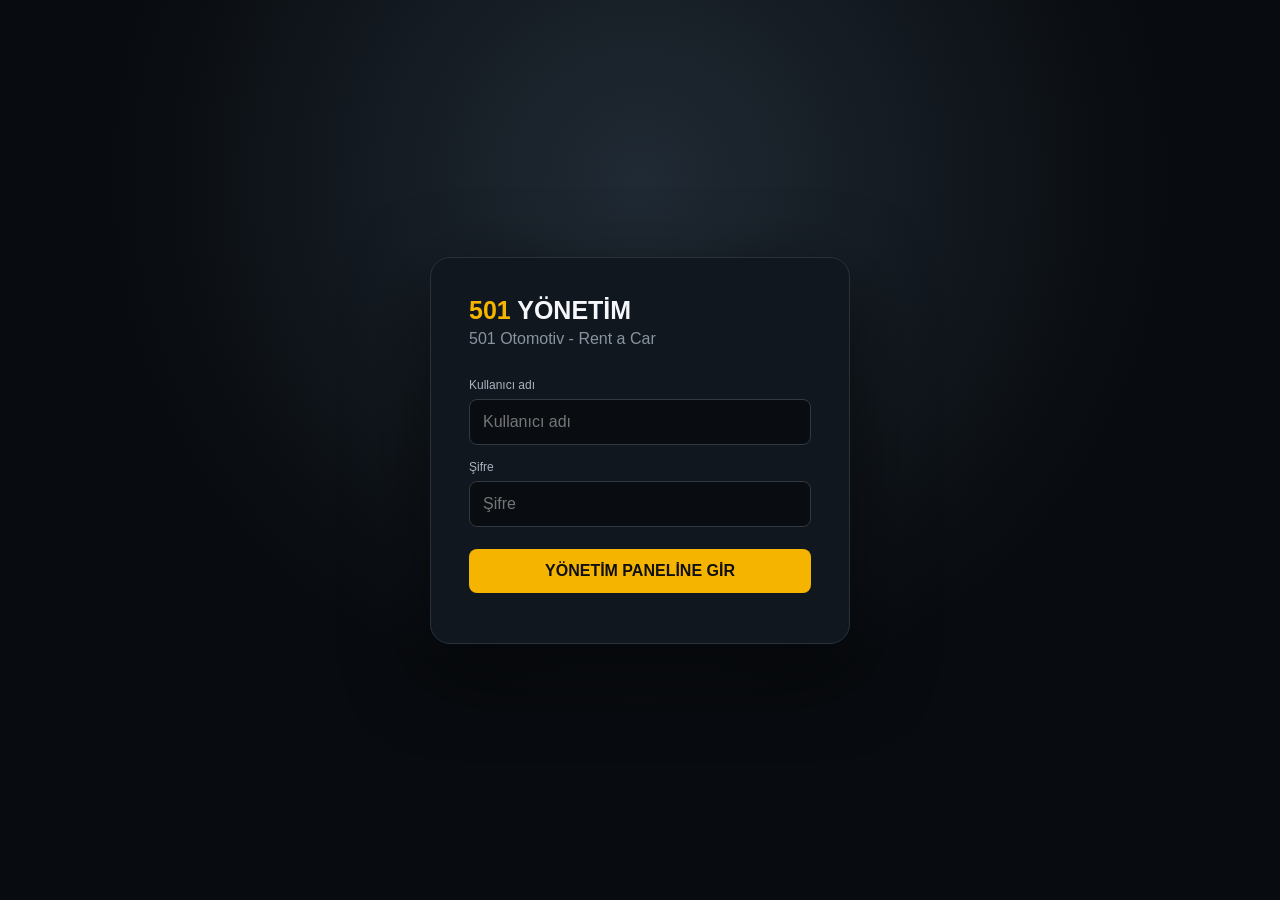
==== admin.html @ 5f9c8ec2 "Add files via upload" ====
<!doctype html>
<html lang="tr">
<head>
<meta charset="utf-8">
<meta name="viewport" content="width=device-width,initial-scale=1">
<title>501 Yönetim Paneli</title>
<link rel="stylesheet" href="admin.css">
</head>
<body>
<div id="login" class="login">
  <div class="login-card">
    <div class="logo"><b>501</b> YÖNETİM</div>
    <p>501 Otomotiv - Rent a Car</p>
    <label>Kullanıcı adı</label>
    <input id="username" autocomplete="username" placeholder="Kullanıcı adı">
    <label>Şifre</label>
    <input id="password" type="password" autocomplete="current-password" placeholder="Şifre">
    <button id="loginBtn">YÖNETİM PANELİNE GİR</button>
    <small id="loginMessage"></small>
  </div>
</div>

<div id="app" class="app hidden">
  <aside>
    <div class="aside-logo"><b>501</b><span>YÖNETİM</span></div>
    <button class="menu active" data-page="dashboard">▦ Genel Bakış</button>
    <button class="menu" data-page="rental">🚘 Kiralık Araçlar</button>
    <button class="menu" data-page="sales">🚗 Satılık Araçlar</button>
    <button class="menu" data-page="property">🏠 Emlak İlanları</button>
    <button class="menu" data-page="business">⚙ İşletme Bilgileri</button>
    <button id="logout" class="logout">Çıkış</button>
  </aside>

  <main>
    <header><div><span>YÖNETİM PANELİ</span><h1 id="pageTitle">Genel Bakış</h1></div><div class="status">● SİSTEM HAZIR</div></header>

    <section id="dashboard" class="page">
      <div class="stats">
        <div><b id="rentalCount">0</b><span>Kiralık Araç</span></div>
        <div><b id="saleCount">0</b><span>Satılık Araç</span></div>
        <div><b id="propertyCount">0</b><span>Emlak İlanı</span></div>
        <div><b>5</b><span>Aktif Hizmet</span></div>
      </div>
      <div class="welcome"><div>501</div><h2>İlanlarınızı tek yerden yönetin.</h2><p>Bu panel; kiralık araç, satılık araç, emlak ve işletme bilgilerini yönetmek için hazırlanmıştır.</p></div>
    </section>

    <section id="rental" class="page hidden"><div class="section-head"><div><span>KİRALAMA</span><h2>Kiralık Araçlar</h2></div><button class="add">+ Yeni Araç</button></div><div id="rentalList" class="list"></div></section>
    <section id="sales" class="page hidden"><div class="section-head"><div><span>OTOMOTİV</span><h2>Satılık Araçlar</h2></div><button class="add">+ Yeni Araç</button></div><div id="salesList" class="list"></div></section>
    <section id="property" class="page hidden"><div class="section-head"><div><span>EMLAK</span><h2>Emlak İlanları</h2></div><button class="add">+ Yeni İlan</button></div><div id="propertyList" class="list"></div></section>

    <section id="business" class="page hidden">
      <div class="section-head"><div><span>AYARLAR</span><h2>İşletme Bilgileri</h2></div></div>
      <div class="form-card">
        <label>İşletme adı</label><input id="companyName">
        <label>Telefon</label><input id="companyPhone">
        <label>WhatsApp</label><input id="companyWhatsapp">
        <label>Adres</label><input id="companyAddress">
        <label>Google Maps enlem</label><input id="lat" type="number" step="any">
        <label>Google Maps boylam</label><input id="lng" type="number" step="any">
        <button class="save">Bilgileri Hazırla</button>
        <p class="notice">Bu sürümde kayıt işlemi henüz GitHub'a gönderilmiyor. 6. adımda güvenli GitHub yazma bağlantısı kurulacak.</p>
      </div>
    </section>
  </main>
</div>
<script src="admin.js"></script>
</body>
</html>
---- admin.css ----
*{box-sizing:border-box}body{margin:0;font-family:Inter,Arial,sans-serif;background:#080b0f;color:#f5f7fa}button,input{font:inherit}.hidden{display:none!important}.login{min-height:100vh;display:grid;place-items:center;background:radial-gradient(circle at 50% 20%,#202a34,#080b0f 55%)}.login-card{width:min(420px,90%);padding:38px;background:#11171e;border:1px solid #29313b;border-radius:20px;box-shadow:0 25px 80px #0008}.logo{font-weight:900;font-size:25px}.logo b,.aside-logo b,.section-head span{color:#f5b400}.login-card>p{color:#89939f;margin:5px 0 30px}.login-card label,.form-card label{display:block;font-size:12px;color:#aab4bf;margin:15px 0 7px}.login-card input,.form-card input{width:100%;padding:13px;border-radius:8px;border:1px solid #303944;background:#090d12;color:white;outline:none}.login-card button,.add,.save{margin-top:22px;border:0;border-radius:8px;background:#f5b400;color:#101010;padding:13px 18px;font-weight:900;cursor:pointer}.login-card button{width:100%}#loginMessage{display:block;color:#ff7676;margin-top:12px}.app{min-height:100vh;display:flex}.app aside{width:245px;background:#0d1218;border-right:1px solid #202832;padding:25px 15px;position:fixed;inset:0 auto 0 0}.aside-logo{font-size:22px;font-weight:900;margin:5px 10px 40px}.aside-logo span{font-size:11px;margin-left:7px;letter-spacing:1.5px}.menu,.logout{width:100%;border:0;background:transparent;color:#aeb7c1;text-align:left;padding:13px 12px;border-radius:8px;margin:2px 0;cursor:pointer;font-weight:700}.menu:hover,.menu.active{background:#171e27;color:#f5b400}.logout{margin-top:40px;color:#ff7777}.app main{margin-left:245px;width:calc(100% - 245px);padding:35px 5%}.app header{display:flex;justify-content:space-between;align-items:end;border-bottom:1px solid #202832;padding-bottom:25px;margin-bottom:30px}.app header span,.section-head span{font-size:11px;letter-spacing:2px;color:#f5b400;font-weight:900}.app header h1{margin:6px 0 0;font-size:32px}.status{font-size:11px;color:#63d69b}.stats{display:grid;grid-template-columns:repeat(4,1fr);gap:15px}.stats>div{background:#11171e;border:1px solid #202832;border-radius:15px;padding:25px}.stats b{font-size:38px;color:#f5b400;display:block}.stats span{color:#8e99a5;font-size:12px}.welcome{margin-top:20px;min-height:350px;border-radius:18px;padding:40px;background:linear-gradient(130deg,#151d26,#0e1319);border:1px solid #242d38}.welcome div{font-size:130px;font-weight:900;color:#f5b400;opacity:.25}.welcome h2{font-size:35px;margin:0}.welcome p{color:#8e99a5}.section-head{display:flex;justify-content:space-between;align-items:end;margin-bottom:25px}.section-head h2{margin:5px 0;font-size:30px}.list{display:grid;gap:12px}.empty{padding:55px;text-align:center;border:1px dashed #343d48;border-radius:15px;color:#87919d}.form-card{max-width:700px;background:#11171e;padding:30px;border:1px solid #222b35;border-radius:16px}.notice{color:#89939f;font-size:12px;margin-top:18px;padding:12px;background:#0a0e13;border-radius:8px}
@media(max-width:800px){.app aside{width:70px;padding:20px 8px}.aside-logo span,.menu{font-size:0}.aside-logo{margin-bottom:30px;text-align:center}.menu{height:45px;text-align:center}.menu::first-letter{font-size:18px}.logout{font-size:0;text-align:center}.app main{margin-left:70px;width:calc(100% - 70px);padding:25px 4%}.stats{grid-template-columns:1fr 1fr}.status{display:none}}
@media(max-width:500px){.stats{grid-template-columns:1fr}.app header h1{font-size:25px}}
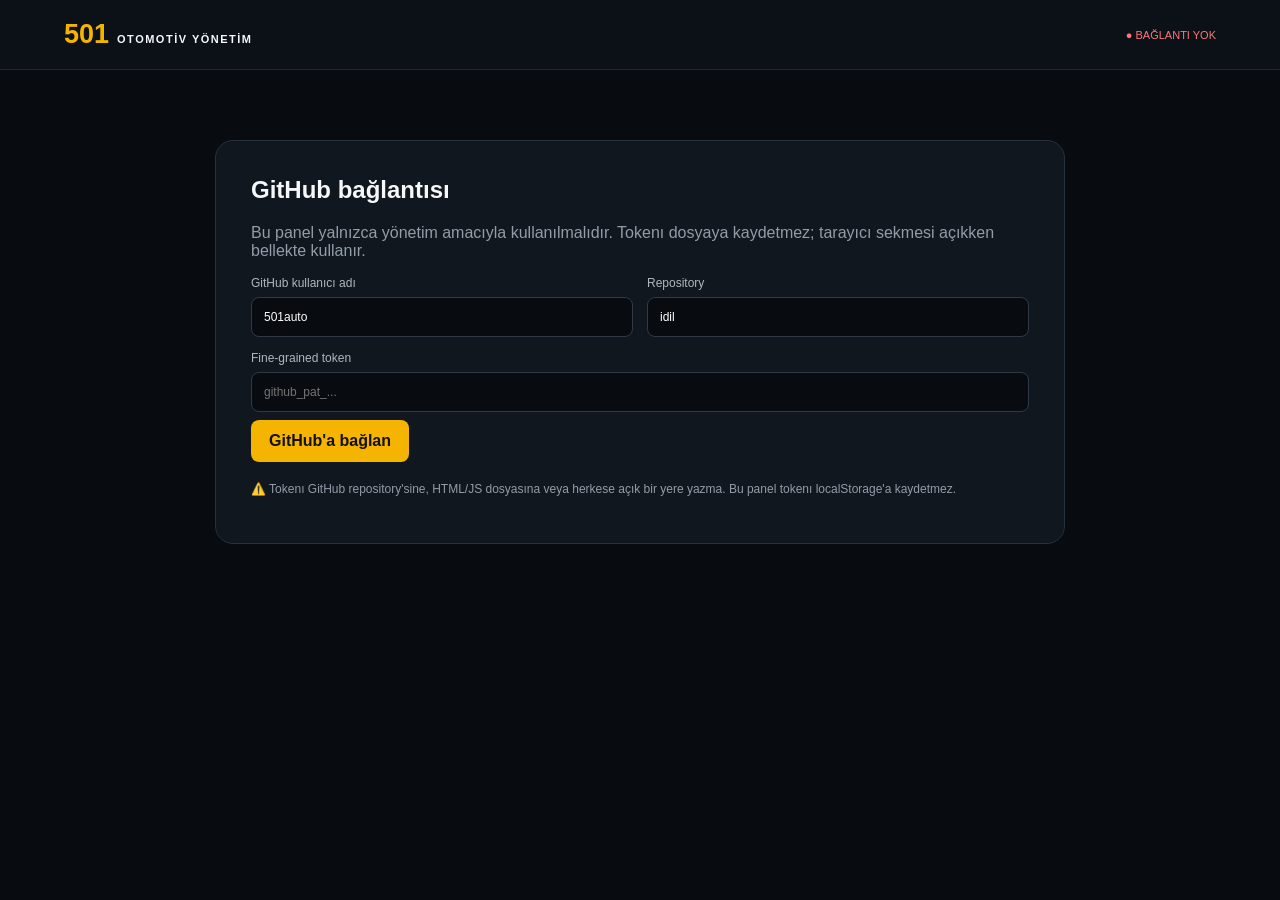
==== commit bf473e5c: "Add files via upload" ====
--- a/admin.html
+++ b/admin.html
@@ -3,66 +3,97 @@
 <head>
 <meta charset="utf-8">
 <meta name="viewport" content="width=device-width,initial-scale=1">
-<title>501 Yönetim Paneli</title>
+<title>501 Otomotiv — Yönetim Paneli</title>
 <link rel="stylesheet" href="admin.css">
 </head>
 <body>
-<div id="login" class="login">
-  <div class="login-card">
-    <div class="logo"><b>501</b> YÖNETİM</div>
-    <p>501 Otomotiv - Rent a Car</p>
-    <label>Kullanıcı adı</label>
-    <input id="username" autocomplete="username" placeholder="Kullanıcı adı">
-    <label>Şifre</label>
-    <input id="password" type="password" autocomplete="current-password" placeholder="Şifre">
-    <button id="loginBtn">YÖNETİM PANELİNE GİR</button>
-    <small id="loginMessage"></small>
-  </div>
-</div>
+<div class="shell">
+  <header>
+    <div class="brand"><b>501</b><span>OTOMOTİV YÖNETİM</span></div>
+    <div id="connection" class="offline">● BAĞLANTI YOK</div>
+  </header>
 
-<div id="app" class="app hidden">
-  <aside>
-    <div class="aside-logo"><b>501</b><span>YÖNETİM</span></div>
-    <button class="menu active" data-page="dashboard">▦ Genel Bakış</button>
-    <button class="menu" data-page="rental">🚘 Kiralık Araçlar</button>
-    <button class="menu" data-page="sales">🚗 Satılık Araçlar</button>
-    <button class="menu" data-page="property">🏠 Emlak İlanları</button>
-    <button class="menu" data-page="business">⚙ İşletme Bilgileri</button>
-    <button id="logout" class="logout">Çıkış</button>
-  </aside>
+  <section id="setup" class="card setup">
+    <h1>GitHub bağlantısı</h1>
+    <p>Bu panel yalnızca yönetim amacıyla kullanılmalıdır. Tokenı dosyaya kaydetmez; tarayıcı sekmesi açıkken bellekte kullanır.</p>
+    <div class="grid">
+      <label>GitHub kullanıcı adı<input id="ghUser" value="501auto"></label>
+      <label>Repository<input id="ghRepo" value="idil"></label>
+      <label class="wide">Fine-grained token<input id="ghToken" type="password" autocomplete="off" placeholder="github_pat_..."></label>
+    </div>
+    <button id="connect">GitHub'a bağlan</button>
+    <p class="warning">⚠️ Tokenı GitHub repository'sine, HTML/JS dosyasına veya herkese açık bir yere yazma. Bu panel tokenı localStorage'a kaydetmez.</p>
+  </section>
 
-  <main>
-    <header><div><span>YÖNETİM PANELİ</span><h1 id="pageTitle">Genel Bakış</h1></div><div class="status">● SİSTEM HAZIR</div></header>
+  <main id="panel" class="hidden">
+    <aside>
+      <button class="tab active" data-tab="dashboard">▦ Genel Bakış</button>
+      <button class="tab" data-tab="rental">🚘 Kiralık Araç</button>
+      <button class="tab" data-tab="sales">🚗 Satılık Araç</button>
+      <button class="tab" data-tab="property">🏠 Emlak</button>
+      <button class="tab" data-tab="business">⚙ İşletme</button>
+    </aside>
 
-    <section id="dashboard" class="page">
-      <div class="stats">
-        <div><b id="rentalCount">0</b><span>Kiralık Araç</span></div>
-        <div><b id="saleCount">0</b><span>Satılık Araç</span></div>
-        <div><b id="propertyCount">0</b><span>Emlak İlanı</span></div>
-        <div><b>5</b><span>Aktif Hizmet</span></div>
+    <section class="content">
+      <div id="dashboard" class="page">
+        <h2>501 Otomotiv</h2>
+        <p class="muted">GitHub üzerindeki site verilerini buradan yönet.</p>
+        <div class="stats">
+          <div><b id="nRental">0</b><span>Kiralık araç</span></div>
+          <div><b id="nSales">0</b><span>Satılık araç</span></div>
+          <div><b id="nProperty">0</b><span>Emlak ilanı</span></div>
+        </div>
       </div>
-      <div class="welcome"><div>501</div><h2>İlanlarınızı tek yerden yönetin.</h2><p>Bu panel; kiralık araç, satılık araç, emlak ve işletme bilgilerini yönetmek için hazırlanmıştır.</p></div>
-    </section>
 
-    <section id="rental" class="page hidden"><div class="section-head"><div><span>KİRALAMA</span><h2>Kiralık Araçlar</h2></div><button class="add">+ Yeni Araç</button></div><div id="rentalList" class="list"></div></section>
-    <section id="sales" class="page hidden"><div class="section-head"><div><span>OTOMOTİV</span><h2>Satılık Araçlar</h2></div><button class="add">+ Yeni Araç</button></div><div id="salesList" class="list"></div></section>
-    <section id="property" class="page hidden"><div class="section-head"><div><span>EMLAK</span><h2>Emlak İlanları</h2></div><button class="add">+ Yeni İlan</button></div><div id="propertyList" class="list"></div></section>
+      <div id="rental" class="page hidden">
+        <div class="head"><h2>Kiralık Araçlar</h2><button class="primary" onclick="newItem('rentalVehicles')">+ Araç Ekle</button></div>
+        <div id="rentalList" class="items"></div>
+      </div>
 
-    <section id="business" class="page hidden">
-      <div class="section-head"><div><span>AYARLAR</span><h2>İşletme Bilgileri</h2></div></div>
-      <div class="form-card">
-        <label>İşletme adı</label><input id="companyName">
-        <label>Telefon</label><input id="companyPhone">
-        <label>WhatsApp</label><input id="companyWhatsapp">
-        <label>Adres</label><input id="companyAddress">
-        <label>Google Maps enlem</label><input id="lat" type="number" step="any">
-        <label>Google Maps boylam</label><input id="lng" type="number" step="any">
-        <button class="save">Bilgileri Hazırla</button>
-        <p class="notice">Bu sürümde kayıt işlemi henüz GitHub'a gönderilmiyor. 6. adımda güvenli GitHub yazma bağlantısı kurulacak.</p>
+      <div id="sales" class="page hidden">
+        <div class="head"><h2>Satılık Araçlar</h2><button class="primary" onclick="newItem('saleVehicles')">+ Araç Ekle</button></div>
+        <div id="salesList" class="items"></div>
+      </div>
+
+      <div id="property" class="page hidden">
+        <div class="head"><h2>Emlak İlanları</h2><button class="primary" onclick="newItem('properties')">+ İlan Ekle</button></div>
+        <div id="propertyList" class="items"></div>
+      </div>
+
+      <div id="business" class="page hidden">
+        <h2>İşletme Bilgileri</h2>
+        <div class="form">
+          <label>İşletme adı<input id="bizName"></label>
+          <label>Sahibi<input id="bizOwner"></label>
+          <label>Telefon<input id="bizPhone"></label>
+          <label>WhatsApp<input id="bizWhatsapp"></label>
+          <label class="wide">Adres<input id="bizAddress"></label>
+          <label>Enlem<input id="bizLat"></label>
+          <label>Boylam<input id="bizLng"></label>
+          <button class="primary wide" onclick="saveBusiness()">İşletme bilgilerini GitHub'a kaydet</button>
+        </div>
       </div>
     </section>
   </main>
 </div>
+
+<div id="modal" class="modal hidden">
+  <div class="modalbox">
+    <button class="close" onclick="closeModal()">×</button>
+    <h2 id="modalTitle">İlan</h2>
+    <input type="hidden" id="itemType"><input type="hidden" id="itemId">
+    <div class="form">
+      <label>Başlık<input id="fTitle" placeholder="Örn. Renault Clio 1.0"></label>
+      <label>Fiyat<input id="fPrice" placeholder="Örn. 1.250 TL / gün"></label>
+      <label>Model / Yıl<input id="fModel" placeholder="Örn. 2024"></label>
+      <label>Kilometre<input id="fKm" placeholder="Örn. 45.000"></label>
+      <label class="wide">Açıklama<textarea id="fDesc" rows="5"></textarea></label>
+      <label class="wide">Fotoğraf<input id="fImage" type="file" accept="image/*"></label>
+      <img id="preview" class="preview hidden">
+      <button class="primary wide" onclick="saveItem()">GitHub'a kaydet / yayınla</button>
+    </div>
+  </div>
+</div>
 <script src="admin.js"></script>
 </body>
 </html>
--- a/admin.css
+++ b/admin.css
@@ -1,3 +1 @@
-*{box-sizing:border-box}body{margin:0;font-family:Inter,Arial,sans-serif;background:#080b0f;color:#f5f7fa}button,input{font:inherit}.hidden{display:none!important}.login{min-height:100vh;display:grid;place-items:center;background:radial-gradient(circle at 50% 20%,#202a34,#080b0f 55%)}.login-card{width:min(420px,90%);padding:38px;background:#11171e;border:1px solid #29313b;border-radius:20px;box-shadow:0 25px 80px #0008}.logo{font-weight:900;font-size:25px}.logo b,.aside-logo b,.section-head span{color:#f5b400}.login-card>p{color:#89939f;margin:5px 0 30px}.login-card label,.form-card label{display:block;font-size:12px;color:#aab4bf;margin:15px 0 7px}.login-card input,.form-card input{width:100%;padding:13px;border-radius:8px;border:1px solid #303944;background:#090d12;color:white;outline:none}.login-card button,.add,.save{margin-top:22px;border:0;border-radius:8px;background:#f5b400;color:#101010;padding:13px 18px;font-weight:900;cursor:pointer}.login-card button{width:100%}#loginMessage{display:block;color:#ff7676;margin-top:12px}.app{min-height:100vh;display:flex}.app aside{width:245px;background:#0d1218;border-right:1px solid #202832;padding:25px 15px;position:fixed;inset:0 auto 0 0}.aside-logo{font-size:22px;font-weight:900;margin:5px 10px 40px}.aside-logo span{font-size:11px;margin-left:7px;letter-spacing:1.5px}.menu,.logout{width:100%;border:0;background:transparent;color:#aeb7c1;text-align:left;padding:13px 12px;border-radius:8px;margin:2px 0;cursor:pointer;font-weight:700}.menu:hover,.menu.active{background:#171e27;color:#f5b400}.logout{margin-top:40px;color:#ff7777}.app main{margin-left:245px;width:calc(100% - 245px);padding:35px 5%}.app header{display:flex;justify-content:space-between;align-items:end;border-bottom:1px solid #202832;padding-bottom:25px;margin-bottom:30px}.app header span,.section-head span{font-size:11px;letter-spacing:2px;color:#f5b400;font-weight:900}.app header h1{margin:6px 0 0;font-size:32px}.status{font-size:11px;color:#63d69b}.stats{display:grid;grid-template-columns:repeat(4,1fr);gap:15px}.stats>div{background:#11171e;border:1px solid #202832;border-radius:15px;padding:25px}.stats b{font-size:38px;color:#f5b400;display:block}.stats span{color:#8e99a5;font-size:12px}.welcome{margin-top:20px;min-height:350px;border-radius:18px;padding:40px;background:linear-gradient(130deg,#151d26,#0e1319);border:1px solid #242d38}.welcome div{font-size:130px;font-weight:900;color:#f5b400;opacity:.25}.welcome h2{font-size:35px;margin:0}.welcome p{color:#8e99a5}.section-head{display:flex;justify-content:space-between;align-items:end;margin-bottom:25px}.section-head h2{margin:5px 0;font-size:30px}.list{display:grid;gap:12px}.empty{padding:55px;text-align:center;border:1px dashed #343d48;border-radius:15px;color:#87919d}.form-card{max-width:700px;background:#11171e;padding:30px;border:1px solid #222b35;border-radius:16px}.notice{color:#89939f;font-size:12px;margin-top:18px;padding:12px;background:#0a0e13;border-radius:8px}
-@media(max-width:800px){.app aside{width:70px;padding:20px 8px}.aside-logo span,.menu{font-size:0}.aside-logo{margin-bottom:30px;text-align:center}.menu{height:45px;text-align:center}.menu::first-letter{font-size:18px}.logout{font-size:0;text-align:center}.app main{margin-left:70px;width:calc(100% - 70px);padding:25px 4%}.stats{grid-template-columns:1fr 1fr}.status{display:none}}
-@media(max-width:500px){.stats{grid-template-columns:1fr}.app header h1{font-size:25px}}
+*{box-sizing:border-box}body{margin:0;background:#080b0f;color:#f5f7fa;font-family:Inter,Arial,sans-serif}button,input,textarea{font:inherit}button{cursor:pointer}.shell{min-height:100vh}header{height:70px;padding:0 5%;display:flex;justify-content:space-between;align-items:center;border-bottom:1px solid #202832;background:#0c1117}.brand{font-weight:900}.brand b{font-size:27px;color:#f5b400}.brand span{font-size:11px;letter-spacing:1.5px;margin-left:8px}.offline{font-size:11px;color:#ff7676}.online{color:#55d98b}.card{max-width:850px;margin:70px auto;padding:35px;background:#11171e;border:1px solid #27313c;border-radius:18px}.card h1{margin-top:0}.card p,.muted{color:#929daa}.grid,.form{display:grid;grid-template-columns:1fr 1fr;gap:14px}.wide{grid-column:1/-1}label{font-size:12px;color:#aeb7c1}input,textarea{width:100%;margin-top:7px;padding:12px;border-radius:8px;border:1px solid #303a46;background:#080c11;color:white;outline:none}textarea{resize:vertical}.primary,#connect{border:0;background:#f5b400;color:#111;padding:12px 18px;border-radius:8px;font-weight:900;margin-top:8px}.warning{font-size:12px!important;margin-top:20px}.hidden{display:none!important}main{display:flex;min-height:calc(100vh - 70px)}aside{width:230px;background:#0d1218;border-right:1px solid #202832;padding:20px 12px}.tab{width:100%;border:0;background:transparent;color:#aab3bd;text-align:left;padding:13px;border-radius:8px;margin:2px 0}.tab.active,.tab:hover{background:#18202a;color:#f5b400}.content{flex:1;padding:40px 5%;max-width:1200px}.head{display:flex;justify-content:space-between;align-items:center}.stats{display:grid;grid-template-columns:repeat(3,1fr);gap:14px;margin-top:25px}.stats div,.item{padding:22px;border:1px solid #232d37;background:#11171e;border-radius:13px}.stats b{display:block;font-size:38px;color:#f5b400}.stats span{font-size:12px;color:#8e98a4}.items{display:grid;gap:10px;margin-top:25px}.item{display:flex;justify-content:space-between;gap:15px;align-items:center}.item strong{display:block}.item small{color:#8d97a2}.actions button{border:1px solid #37414d;background:#171e27;color:#dbe0e5;padding:8px 11px;border-radius:7px;margin-left:5px}.actions .danger{color:#ff7777}.modal{position:fixed;inset:0;background:#000b;display:grid;place-items:center;padding:20px}.modalbox{position:relative;width:min(720px,100%);max-height:90vh;overflow:auto;background:#11171e;border:1px solid #303a45;border-radius:18px;padding:30px}.close{position:absolute;right:18px;top:15px;background:transparent;border:0;color:white;font-size:28px}.preview{max-width:180px;max-height:120px;margin-top:10px;border-radius:8px}@media(max-width:700px){.grid,.form,.stats{grid-template-columns:1fr}aside{width:65px}.tab{font-size:0;text-align:center}.tab:first-letter{font-size:18px}.content{padding:25px 4%}.item{display:block}.actions{margin-top:12px}}
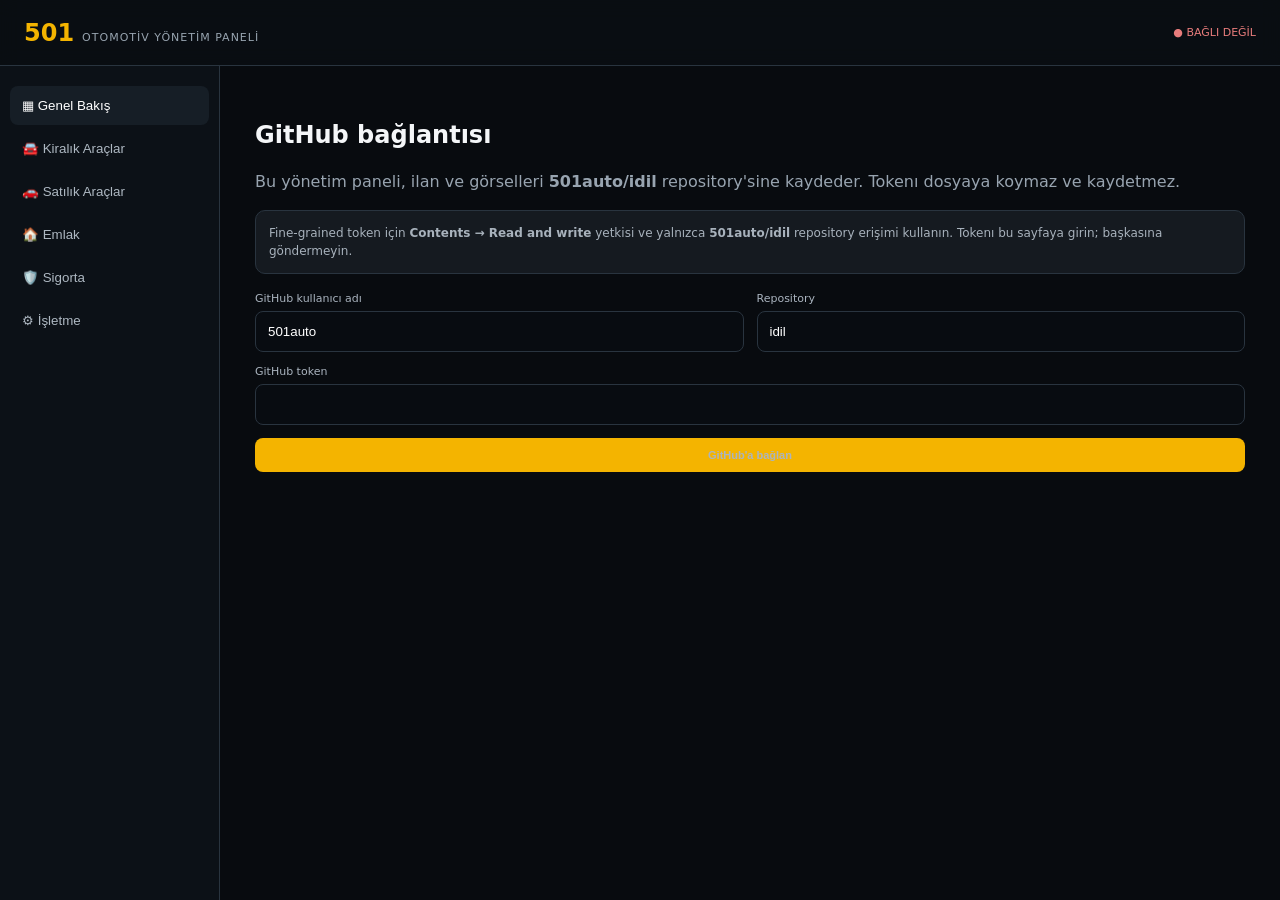
==== commit ee4138f9: "Add files via upload" ====
--- a/admin.html
+++ b/admin.html
@@ -1,99 +1,66 @@
-<!doctype html>
-<html lang="tr">
-<head>
-<meta charset="utf-8">
-<meta name="viewport" content="width=device-width,initial-scale=1">
-<title>501 Otomotiv — Yönetim Paneli</title>
-<link rel="stylesheet" href="admin.css">
-</head>
-<body>
-<div class="shell">
-  <header>
-    <div class="brand"><b>501</b><span>OTOMOTİV YÖNETİM</span></div>
-    <div id="connection" class="offline">● BAĞLANTI YOK</div>
-  </header>
+<!doctype html><html lang="tr"><head><meta charset="utf-8"><meta name="viewport" content="width=device-width,initial-scale=1"><title>501 Otomotiv Yönetim</title>
+<style>
+:root{--bg:#080b0f;--p:#11171e;--p2:#161e26;--line:#29343f;--txt:#f4f6f8;--muted:#98a4b0;--gold:#f4b400;--red:#e15a5a}
+*{box-sizing:border-box}body{margin:0;background:var(--bg);color:var(--txt);font-family:Inter,system-ui,Arial}.top{height:66px;border-bottom:1px solid var(--line);display:flex;align-items:center;justify-content:space-between;padding:0 24px;position:sticky;top:0;background:#0a0e13ee;backdrop-filter:blur(10px);z-index:5}.top b{font-size:24px;color:var(--gold)}.top span{font-size:11px;color:var(--muted);margin-left:8px;letter-spacing:1px}.status{font-size:11px;color:#e87c7c}.ok{color:#55d68a}.layout{display:grid;grid-template-columns:220px 1fr;min-height:calc(100vh - 66px)}aside{border-right:1px solid var(--line);padding:18px 10px;background:#0c1117}aside button{width:100%;text-align:left;border:0;background:transparent;color:#aeb8c2;padding:12px;border-radius:8px;margin:2px 0;cursor:pointer}aside button.active,aside button:hover{background:var(--p2);color:white}main{padding:35px;max-width:1150px;width:100%}.page{display:none}.page.active{display:block}.intro{color:var(--muted);line-height:1.6}.stats{display:grid;grid-template-columns:repeat(3,1fr);gap:12px;margin:20px 0}.stat{padding:20px;background:var(--p);border:1px solid var(--line);border-radius:12px}.stat b{display:block;font-size:32px;color:var(--gold)}.stat small{color:var(--muted)}.bar{display:flex;justify-content:space-between;align-items:center;gap:15px;margin-bottom:18px}.add,.save{border:0;background:var(--gold);color:#111;padding:11px 15px;border-radius:8px;font-weight:900;cursor:pointer}.list{display:grid;gap:10px}.item{display:flex;justify-content:space-between;align-items:center;gap:15px;padding:16px;background:var(--p);border:1px solid var(--line);border-radius:12px}.item small{display:block;color:var(--muted);margin-top:5px}.item button{border:1px solid var(--line);background:#18202a;color:white;padding:8px 10px;border-radius:7px;cursor:pointer}.item .del{color:#ff8181}.form{display:grid;grid-template-columns:1fr 1fr;gap:13px}.field{font-size:11px;color:#aab4bf}.field.full{grid-column:1/-1}.field input,.field textarea,.field select{width:100%;margin-top:6px;padding:12px;border-radius:8px;border:1px solid var(--line);background:#080c11;color:white}.field textarea{min-height:100px;resize:vertical}.drop{border:1px dashed #44515e;border-radius:10px;padding:20px;background:#0c1117}.preview{width:130px;height:90px;object-fit:cover;border-radius:8px;margin-top:10px}.note{padding:13px;background:#151a20;border:1px solid var(--line);color:#a8b2bc;border-radius:10px;font-size:12px;line-height:1.5;margin-bottom:18px}.modal{position:fixed;inset:0;background:#000b;display:none;place-items:center;padding:18px;z-index:20}.modal.show{display:grid}.box{width:min(760px,100%);max-height:92vh;overflow:auto;background:#11171e;border:1px solid #34404b;border-radius:16px;padding:25px;position:relative}.close{position:absolute;right:14px;top:10px;border:0;background:transparent;color:white;font-size:26px;cursor:pointer}@media(max-width:750px){.layout{grid-template-columns:1fr}aside{display:flex;overflow:auto;gap:4px;border-right:0;border-bottom:1px solid var(--line)}aside button{min-width:max-content}.form,.stats{grid-template-columns:1fr}.field.full{grid-column:auto}main{padding:22px}.item{display:block}.item button{margin-top:10px}}
+</style></head><body>
+<header class="top"><div><b>501</b><span>OTOMOTİV YÖNETİM PANELİ</span></div><div id="status" class="status">● BAĞLI DEĞİL</div></header>
+<div class="layout"><aside>
+<button class="tab active" data-page="home">▦ Genel Bakış</button>
+<button class="tab" data-page="rental">🚘 Kiralık Araçlar</button>
+<button class="tab" data-page="sale">🚗 Satılık Araçlar</button>
+<button class="tab" data-page="property">🏠 Emlak</button>
+<button class="tab" data-page="insurance">🛡️ Sigorta</button>
+<button class="tab" data-page="business">⚙ İşletme</button>
+</aside><main>
+<section id="connect" class="page active"><h1>GitHub bağlantısı</h1><p class="intro">Bu yönetim paneli, ilan ve görselleri <b>501auto/idil</b> repository'sine kaydeder. Tokenı dosyaya koymaz ve kaydetmez.</p><div class="note">Fine-grained token için <b>Contents → Read and write</b> yetkisi ve yalnızca <b>501auto/idil</b> repository erişimi kullanın. Tokenı bu sayfaya girin; başkasına göndermeyin.</div><div class="form"><label class="field">GitHub kullanıcı adı<input id="user" value="501auto"></label><label class="field">Repository<input id="repo" value="idil"></label><label class="field full">GitHub token<input id="token" type="password" autocomplete="off"></label><button class="save field full" id="connectBtn">GitHub'a bağlan</button></div></section>
 
-  <section id="setup" class="card setup">
-    <h1>GitHub bağlantısı</h1>
-    <p>Bu panel yalnızca yönetim amacıyla kullanılmalıdır. Tokenı dosyaya kaydetmez; tarayıcı sekmesi açıkken bellekte kullanır.</p>
-    <div class="grid">
-      <label>GitHub kullanıcı adı<input id="ghUser" value="501auto"></label>
-      <label>Repository<input id="ghRepo" value="idil"></label>
-      <label class="wide">Fine-grained token<input id="ghToken" type="password" autocomplete="off" placeholder="github_pat_..."></label>
-    </div>
-    <button id="connect">GitHub'a bağlan</button>
-    <p class="warning">⚠️ Tokenı GitHub repository'sine, HTML/JS dosyasına veya herkese açık bir yere yazma. Bu panel tokenı localStorage'a kaydetmez.</p>
-  </section>
+<section id="home" class="page"><h1>Genel Bakış</h1><p class="intro">İlanları burada yönetin. Siteye yalnızca kaydettiğiniz ilanlar yayınlanır.</p><div class="stats"><div class="stat"><b id="sr">0</b><small>Kiralık araç</small></div><div class="stat"><b id="ss">0</b><small>Satılık araç</small></div><div class="stat"><b id="sp">0</b><small>Emlak ilanı</small></div></div><div class="note">Fotoğraf eklemek için ilan formundaki dosya alanını kullanın. Araç ve emlak formları birbirinden farklı alanlara sahiptir.</div></section>
 
-  <main id="panel" class="hidden">
-    <aside>
-      <button class="tab active" data-tab="dashboard">▦ Genel Bakış</button>
-      <button class="tab" data-tab="rental">🚘 Kiralık Araç</button>
-      <button class="tab" data-tab="sales">🚗 Satılık Araç</button>
-      <button class="tab" data-tab="property">🏠 Emlak</button>
-      <button class="tab" data-tab="business">⚙ İşletme</button>
-    </aside>
+<section id="rental" class="page"><div class="bar"><div><h1>Kiralık Araçlar</h1><p class="intro">Günlük ve saatlik kiralama bilgileri.</p></div><button class="add" onclick="openNew('rental')">+ Araç Ekle</button></div><div id="rentalList" class="list"></div></section>
+<section id="sale" class="page"><div class="bar"><div><h1>Satılık Araçlar</h1><p class="intro">Model, yıl, kilometre, yakıt, vites ve fiyat.</p></div><button class="add" onclick="openNew('sale')">+ Satılık Araç</button></div><div id="saleList" class="list"></div></section>
+<section id="property" class="page"><div class="bar"><div><h1>Emlak</h1><p class="intro">Emlakta kilometre yerine m², oda, kat ve gayrimenkul türü kullanılır.</p></div><button class="add" onclick="openNew('property')">+ Emlak Ekle</button></div><div id="propertyList" class="list"></div></section>
+<section id="insurance" class="page"><h1>Sigorta</h1><p class="intro">Sayfadaki sigorta tanıtımını ve iletişim bilgisini düzenleyin.</p><div class="form"><label class="field">Telefon<input id="insPhone"></label><label class="field">WhatsApp<input id="insWa"></label><label class="field full">Tanıtım<textarea id="insDesc"></textarea></label><button class="save field full" onclick="saveInsurance()">Sigorta bilgilerini kaydet</button></div></section>
+<section id="business" class="page"><h1>İşletme Bilgileri</h1><div class="form"><label class="field">İşletme adı<input id="bn"></label><label class="field">Sahibi<input id="bo"></label><label class="field">Genel telefon<input id="bp"></label><label class="field">WhatsApp<input id="bw"></label><label class="field">Emlak / Sigorta<input id="bi"></label><label class="field">Oto kurtarma<input id="bt"></label><label class="field full">Adres<input id="ba"></label><button class="save field full" onclick="saveBusiness()">İşletme bilgilerini kaydet</button></div></section>
+</main></div>
 
-    <section class="content">
-      <div id="dashboard" class="page">
-        <h2>501 Otomotiv</h2>
-        <p class="muted">GitHub üzerindeki site verilerini buradan yönet.</p>
-        <div class="stats">
-          <div><b id="nRental">0</b><span>Kiralık araç</span></div>
-          <div><b id="nSales">0</b><span>Satılık araç</span></div>
-          <div><b id="nProperty">0</b><span>Emlak ilanı</span></div>
-        </div>
-      </div>
+<div class="modal" id="modal"><div class="box"><button class="close" onclick="closeModal()">×</button><h2 id="mt">İlan</h2><input type="hidden" id="type"><input type="hidden" id="id"><div id="formFields"></div></div></div>
 
-      <div id="rental" class="page hidden">
-        <div class="head"><h2>Kiralık Araçlar</h2><button class="primary" onclick="newItem('rentalVehicles')">+ Araç Ekle</button></div>
-        <div id="rentalList" class="items"></div>
-      </div>
-
-      <div id="sales" class="page hidden">
-        <div class="head"><h2>Satılık Araçlar</h2><button class="primary" onclick="newItem('saleVehicles')">+ Araç Ekle</button></div>
-        <div id="salesList" class="items"></div>
-      </div>
-
-      <div id="property" class="page hidden">
-        <div class="head"><h2>Emlak İlanları</h2><button class="primary" onclick="newItem('properties')">+ İlan Ekle</button></div>
-        <div id="propertyList" class="items"></div>
-      </div>
-
-      <div id="business" class="page hidden">
-        <h2>İşletme Bilgileri</h2>
-        <div class="form">
-          <label>İşletme adı<input id="bizName"></label>
-          <label>Sahibi<input id="bizOwner"></label>
-          <label>Telefon<input id="bizPhone"></label>
-          <label>WhatsApp<input id="bizWhatsapp"></label>
-          <label class="wide">Adres<input id="bizAddress"></label>
-          <label>Enlem<input id="bizLat"></label>
-          <label>Boylam<input id="bizLng"></label>
-          <button class="primary wide" onclick="saveBusiness()">İşletme bilgilerini GitHub'a kaydet</button>
-        </div>
-      </div>
-    </section>
-  </main>
-</div>
-
-<div id="modal" class="modal hidden">
-  <div class="modalbox">
-    <button class="close" onclick="closeModal()">×</button>
-    <h2 id="modalTitle">İlan</h2>
-    <input type="hidden" id="itemType"><input type="hidden" id="itemId">
-    <div class="form">
-      <label>Başlık<input id="fTitle" placeholder="Örn. Renault Clio 1.0"></label>
-      <label>Fiyat<input id="fPrice" placeholder="Örn. 1.250 TL / gün"></label>
-      <label>Model / Yıl<input id="fModel" placeholder="Örn. 2024"></label>
-      <label>Kilometre<input id="fKm" placeholder="Örn. 45.000"></label>
-      <label class="wide">Açıklama<textarea id="fDesc" rows="5"></textarea></label>
-      <label class="wide">Fotoğraf<input id="fImage" type="file" accept="image/*"></label>
-      <img id="preview" class="preview hidden">
-      <button class="primary wide" onclick="saveItem()">GitHub'a kaydet / yayınla</button>
-    </div>
-  </div>
-</div>
-<script src="admin.js"></script>
-</body>
-</html>
+<script>
+let TOKEN="",OWNER="501auto",REPO="idil",DATA=null;
+const $=x=>document.getElementById(x);
+const api=()=>`https://api.github.com/repos/${OWNER}/${REPO}/contents`;
+async function gh(path,opt={}){let r=await fetch(api()+"/"+path,{...opt,headers:{"Accept":"application/vnd.github+json","Authorization":"Bearer "+TOKEN,"X-GitHub-Api-Version":"2022-11-28",...(opt.headers||{})}});if(!r.ok)throw new Error(await r.text());return r.json()}
+function enc(s){return btoa(unescape(encodeURIComponent(s)))}function dec(s){return decodeURIComponent(escape(atob(s.replace(/\n/g,""))))}
+function esc(v){return String(v??"").replace(/[&<>"']/g,m=>({"&":"&amp;","<":"&lt;",">":"&gt;",'"':"&quot;","'":"&#39;"}[m]))}
+async function readData(){let r=await gh("data/site.json");DATA=JSON.parse(dec(r.content));DATA._sha=r.sha;return DATA}
+$("connectBtn").onclick=async()=>{TOKEN=$("token").value.trim();OWNER=$("user").value.trim();REPO=$("repo").value.trim();if(!TOKEN)return alert("Token girin.");try{await gh("");await readData();$("connect").classList.remove("active");$("home").classList.add("active");$("status").textContent="● GITHUB BAĞLI";$("status").className="status ok";render();fill();}catch(e){alert("Bağlantı başarısız:\n"+e.message)}};
+async function write(msg){let r=await gh("data/site.json");let out=await gh("data/site.json",{method:"PUT",headers:{"Content-Type":"application/json"},body:JSON.stringify({message:msg,content:enc(JSON.stringify(DATA,null,2)),sha:r.sha})});DATA._sha=out.content.sha;render()}
+function render(){["rental","sale","property"].forEach(t=>{let key=t==="rental"?"rentalVehicles":t==="sale"?"saleVehicles":"properties";let a=DATA[key]||[];$((t==="rental"?"rentalList":t==="sale"?"saleList":"propertyList")).innerHTML=a.length?a.map(x=>`<div class="item"><div><b>${esc(x.title)}</b><small>${esc(t==="property"?[x.type,x.area,x.rooms,x.location].filter(Boolean).join(" • "):[x.year,x.fuel,x.transmission,x.km].filter(Boolean).join(" • "))}</small></div><div><button onclick="edit('${t}','${x.id}')">Düzenle</button> <button class="del" onclick="removeItem('${t}','${x.id}')">Sil</button></div></div>`).join(""):`<div class="note">Henüz ilan yok.</div>`;$("sr").textContent=(DATA.rentalVehicles||[]).length;$("ss").textContent=(DATA.saleVehicles||[]).length;$("sp").textContent=(DATA.properties||[]).length})}
+function fields(t,x={}){let isP=t==="property", isR=t==="rental";return `<div class="form">
+<label class="field">Başlık<input id="f_title" value="${esc(x.title)}" placeholder="${isP?"Örn. 3+1 Daire":"Örn. Renault Clio"}"></label>
+${isP?`<label class="field">Gayrimenkul türü<select id="f_type"><option>Daire</option><option>Villa</option><option>Arsa</option><option>İşyeri</option><option>Müstakil Ev</option></select></label>`:`<label class="field">Yıl<input id="f_year" value="${esc(x.year)}"></label>`}
+${isP?`<label class="field">m²<input id="f_area" value="${esc(x.area)}"></label><label class="field">Oda sayısı<input id="f_rooms" value="${esc(x.rooms)}" placeholder="3+1"></label><label class="field">Kat<input id="f_floor" value="${esc(x.floor)}"></label><label class="field">Konum<input id="f_location" value="${esc(x.location)}"></label>`:
+`<label class="field">Kilometre<input id="f_km" value="${esc(x.km)}"></label><label class="field">Yakıt<input id="f_fuel" value="${esc(x.fuel)}"></label><label class="field">Vites<input id="f_trans" value="${esc(x.transmission)}"></label>${isR?`<label class="field">Günlük fiyat<input id="f_daily" value="${esc(x.dailyPrice)}"></label><label class="field">Saatlik fiyat<input id="f_hourly" value="${esc(x.hourlyPrice)}"></label>`:`<label class="field">Satış fiyatı<input id="f_price" value="${esc(x.price)}"></label>`}`}
+<label class="field full">Açıklama<textarea id="f_desc">${esc(x.description)}</textarea></label>
+<label class="field full">Fotoğraf<div class="drop"><input id="f_file" type="file" accept="image/*">${x.image?`<br><img class="preview" src="${esc(x.image)}">`:""}</div></label>
+<button class="save field full" onclick="saveItem('${t}','${esc(x.id||"")}')">GitHub'a kaydet / yayınla</button></div>`}
+function openNew(t){$("type").value=t;$("id").value="";$("mt").textContent=t==="property"?"Yeni Emlak İlanı":t==="rental"?"Yeni Kiralık Araç":"Yeni Satılık Araç";$("formFields").innerHTML=fields(t);$("modal").classList.add("show")}
+function edit(t,id){let key=t==="rental"?"rentalVehicles":t==="sale"?"saleVehicles":"properties",x=(DATA[key]||[]).find(a=>a.id===id);$("id").value=id;$("mt").textContent="İlanı Düzenle";$("formFields").innerHTML=fields(t,x);$("modal").classList.add("show")}
+function closeModal(){$("modal").classList.remove("show")}
+async function file64(f){return new Promise((res,rej)=>{let r=new FileReader();r.onload=()=>res(r.result.split(",")[1]);r.onerror=rej;r.readAsDataURL(f)})}
+async function put(path,content,msg,sha){let b={message:msg,content};if(sha)b.sha=sha;return gh(path,{method:"PUT",headers:{"Content-Type":"application/json"},body:JSON.stringify(b)})}
+async function saveItem(t,id){
+ let key=t==="rental"?"rentalVehicles":t==="sale"?"saleVehicles":"properties",a=DATA[key]||(DATA[key]=[]),x=a.find(z=>z.id===id);
+ if(!x){id=crypto.randomUUID();x={id};a.push(x)}
+ x.title=$("f_title").value.trim();x.description=$("f_desc").value.trim();
+ if(t==="property"){x.type=$("f_type").value;x.area=$("f_area").value.trim();x.rooms=$("f_rooms").value.trim();x.floor=$("f_floor").value.trim();x.location=$("f_location").value.trim()}
+ else{x.year=$("f_year").value.trim();x.km=$("f_km").value.trim();x.fuel=$("f_fuel").value.trim();x.transmission=$("f_trans").value.trim();if(t==="rental"){x.dailyPrice=$("f_daily").value.trim();x.hourlyPrice=$("f_hourly").value.trim()}else{x.price=$("f_price").value.trim()}}
+ let f=$("f_file").files[0];
+ try{if(f){let ext=(f.name.split(".").pop()||"jpg").toLowerCase().replace(/[^a-z0-9]/g,"")||"jpg";let path=`images/${t}/${id}.${ext}`,sha=null;try{sha=(await gh(path)).sha}catch(e){}await put(path,await file64(f),"501: fotoğraf güncellendi",sha);x.image=`images/${t}/${id}.${ext}`;}
+ await write("501: ilan güncellendi");closeModal();alert("İlan kaydedildi.");}catch(e){alert("Kaydedilemedi:\n"+e.message)}}
+async function removeItem(t,id){if(!confirm("İlan silinsin mi?"))return;let key=t==="rental"?"rentalVehicles":t==="sale"?"saleVehicles":"properties";DATA[key]=(DATA[key]||[]).filter(x=>x.id!==id);try{await write("501: ilan silindi")}catch(e){alert(e.message)}}
+function fill(){let c=DATA.company||{},i=DATA.insurance||{};$("bn").value=c.name||"";$("bo").value=c.owner||"";$("bp").value=c.phone||"";$("bw").value=c.whatsapp||"";$("bi").value=c.insurancePhone||c.realEstatePhone||"";$("bt").value=c.towingPhone||"";$("ba").value=c.address||"";$("insPhone").value=c.insurancePhone||"";$("insWa").value=c.insurancePhone?.replace(/\D/g,"")||"";$("insDesc").value=i.description||""}
+async function saveBusiness(){let c=DATA.company||{};c.name=$("bn").value;c.owner=$("bo").value;c.phone=$("bp").value;c.whatsapp=$("bw").value;c.insurancePhone=$("bi").value;c.realEstatePhone=$("bi").value;c.towingPhone=$("bt").value;c.address=$("ba").value;DATA.company=c;try{await write("501: işletme bilgileri güncellendi");alert("Kaydedildi.")}catch(e){alert(e.message)}}
+async function saveInsurance(){DATA.insurance=DATA.insurance||{};DATA.insurance.description=$("insDesc").value;DATA.company.insurancePhone=$("insPhone").value;try{await write("501: sigorta bilgileri güncellendi");alert("Kaydedildi.")}catch(e){alert(e.message)}}
+document.querySelectorAll(".tab").forEach(b=>b.onclick=()=>{if(!TOKEN){alert("Önce GitHub'a bağlanın.");return}document.querySelectorAll(".tab").forEach(x=>x.classList.remove("active"));b.classList.add("active");document.querySelectorAll(".page").forEach(x=>x.classList.remove("active"));$(b.dataset.page).classList.add("active")});
+</script></body></html>
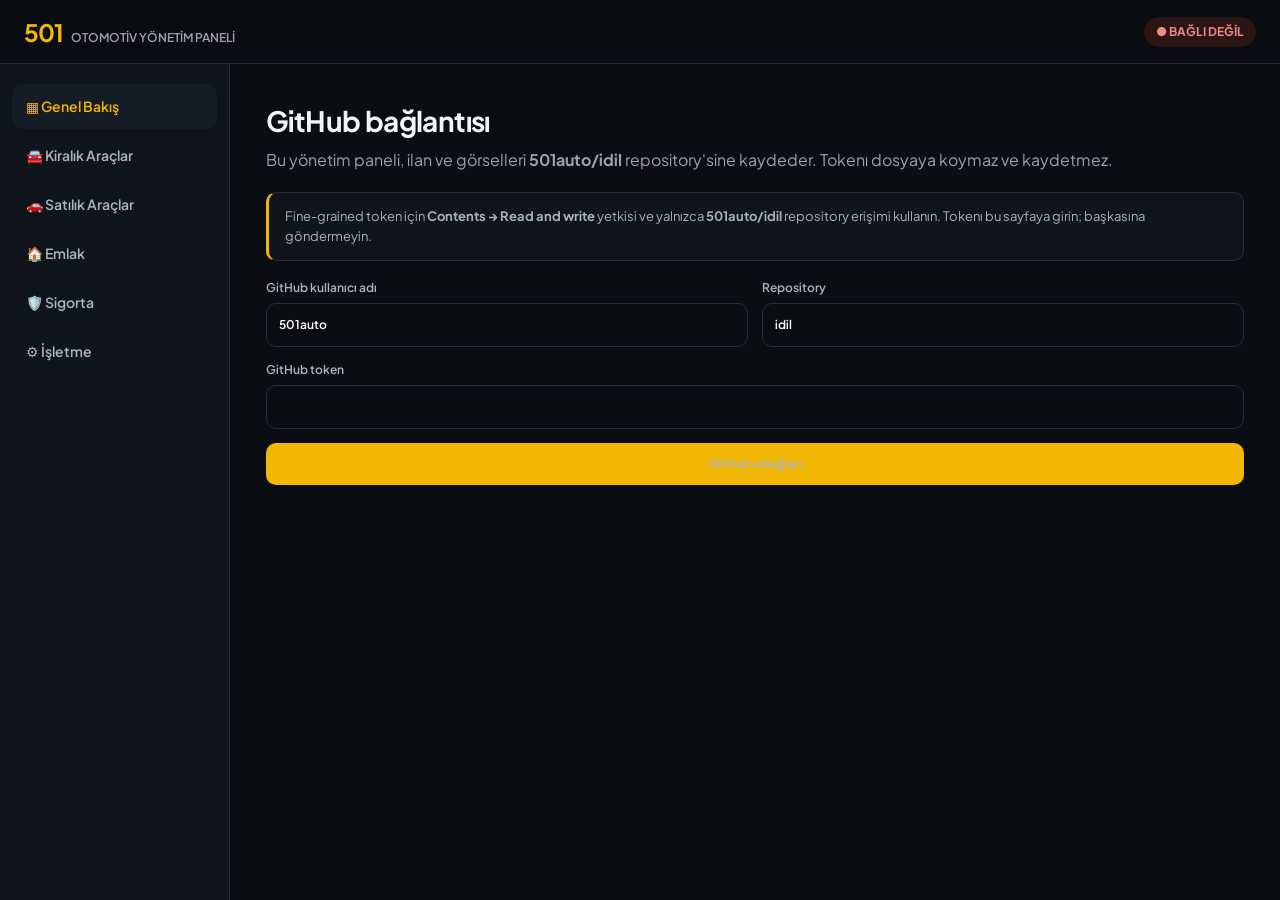
==== commit 79a95865: "Add files via upload" ====
--- a/admin.html
+++ b/admin.html
@@ -1,7 +1,26 @@
 <!doctype html><html lang="tr"><head><meta charset="utf-8"><meta name="viewport" content="width=device-width,initial-scale=1"><title>501 Otomotiv Yönetim</title>
-<style>
-:root{--bg:#080b0f;--p:#11171e;--p2:#161e26;--line:#29343f;--txt:#f4f6f8;--muted:#98a4b0;--gold:#f4b400;--red:#e15a5a}
-*{box-sizing:border-box}body{margin:0;background:var(--bg);color:var(--txt);font-family:Inter,system-ui,Arial}.top{height:66px;border-bottom:1px solid var(--line);display:flex;align-items:center;justify-content:space-between;padding:0 24px;position:sticky;top:0;background:#0a0e13ee;backdrop-filter:blur(10px);z-index:5}.top b{font-size:24px;color:var(--gold)}.top span{font-size:11px;color:var(--muted);margin-left:8px;letter-spacing:1px}.status{font-size:11px;color:#e87c7c}.ok{color:#55d68a}.layout{display:grid;grid-template-columns:220px 1fr;min-height:calc(100vh - 66px)}aside{border-right:1px solid var(--line);padding:18px 10px;background:#0c1117}aside button{width:100%;text-align:left;border:0;background:transparent;color:#aeb8c2;padding:12px;border-radius:8px;margin:2px 0;cursor:pointer}aside button.active,aside button:hover{background:var(--p2);color:white}main{padding:35px;max-width:1150px;width:100%}.page{display:none}.page.active{display:block}.intro{color:var(--muted);line-height:1.6}.stats{display:grid;grid-template-columns:repeat(3,1fr);gap:12px;margin:20px 0}.stat{padding:20px;background:var(--p);border:1px solid var(--line);border-radius:12px}.stat b{display:block;font-size:32px;color:var(--gold)}.stat small{color:var(--muted)}.bar{display:flex;justify-content:space-between;align-items:center;gap:15px;margin-bottom:18px}.add,.save{border:0;background:var(--gold);color:#111;padding:11px 15px;border-radius:8px;font-weight:900;cursor:pointer}.list{display:grid;gap:10px}.item{display:flex;justify-content:space-between;align-items:center;gap:15px;padding:16px;background:var(--p);border:1px solid var(--line);border-radius:12px}.item small{display:block;color:var(--muted);margin-top:5px}.item button{border:1px solid var(--line);background:#18202a;color:white;padding:8px 10px;border-radius:7px;cursor:pointer}.item .del{color:#ff8181}.form{display:grid;grid-template-columns:1fr 1fr;gap:13px}.field{font-size:11px;color:#aab4bf}.field.full{grid-column:1/-1}.field input,.field textarea,.field select{width:100%;margin-top:6px;padding:12px;border-radius:8px;border:1px solid var(--line);background:#080c11;color:white}.field textarea{min-height:100px;resize:vertical}.drop{border:1px dashed #44515e;border-radius:10px;padding:20px;background:#0c1117}.preview{width:130px;height:90px;object-fit:cover;border-radius:8px;margin-top:10px}.note{padding:13px;background:#151a20;border:1px solid var(--line);color:#a8b2bc;border-radius:10px;font-size:12px;line-height:1.5;margin-bottom:18px}.modal{position:fixed;inset:0;background:#000b;display:none;place-items:center;padding:18px;z-index:20}.modal.show{display:grid}.box{width:min(760px,100%);max-height:92vh;overflow:auto;background:#11171e;border:1px solid #34404b;border-radius:16px;padding:25px;position:relative}.close{position:absolute;right:14px;top:10px;border:0;background:transparent;color:white;font-size:26px;cursor:pointer}@media(max-width:750px){.layout{grid-template-columns:1fr}aside{display:flex;overflow:auto;gap:4px;border-right:0;border-bottom:1px solid var(--line)}aside button{min-width:max-content}.form,.stats{grid-template-columns:1fr}.field.full{grid-column:auto}main{padding:22px}.item{display:block}.item button{margin-top:10px}}
+<link rel="preconnect" href="https://fonts.googleapis.com"><link href="https://fonts.googleapis.com/css2?family=Plus+Jakarta+Sans:wght@400;600;700;800&display=swap" rel="stylesheet"><style>
+:root{--bg:#0a0d11;--p:#10151c;--p2:#161c25;--line:#232c37;--txt:#f3f5f8;--muted:#98a3b0;--gold:#f2b705;--red:#e5534b}
+*{box-sizing:border-box}body{margin:0;background:var(--bg);color:var(--txt);font-family:"Plus Jakarta Sans",system-ui,Arial,sans-serif;line-height:1.5}
+button,input,select,textarea{font:inherit}:focus-visible{outline:2px solid var(--gold);outline-offset:2px}
+.top{height:64px;border-bottom:1px solid var(--line);display:flex;align-items:center;justify-content:space-between;padding:0 24px;position:sticky;top:0;background:#0a0d11ee;backdrop-filter:blur(10px);z-index:5}.top b{font-size:24px;color:var(--gold);letter-spacing:-1px}.top span{font-size:12px;color:var(--muted);margin-left:8px;font-weight:600}
+.status{font-size:12px;font-weight:700;color:#ef8a85;background:#2a1414;padding:6px 12px;border-radius:999px}.status.ok{color:#5be394;background:#0f2a1b}
+.layout{display:grid;grid-template-columns:230px 1fr;min-height:calc(100vh - 64px)}
+aside{border-right:1px solid var(--line);padding:18px 12px;background:var(--p)}aside button{width:100%;text-align:left;border:0;background:transparent;color:#aab4be;padding:12px 14px;border-radius:10px;margin:2px 0;cursor:pointer;font-weight:600;font-size:14px}aside button.active{background:var(--p2);color:var(--gold)}aside button:hover{background:var(--p2);color:#fff}
+main{padding:36px;max-width:1100px;width:100%}h1{margin:0 0 6px;font-size:28px;letter-spacing:-.6px}.page{display:none}.page.active{display:block}.intro{color:var(--muted);margin:0 0 20px}
+.stats{display:grid;grid-template-columns:repeat(3,1fr);gap:12px;margin:22px 0}.stat{padding:22px;background:var(--p);border:1px solid var(--line);border-radius:14px}.stat b{display:block;font-size:36px;color:var(--gold);line-height:1}.stat small{color:var(--muted);font-weight:600}
+.bar{display:flex;justify-content:space-between;align-items:center;gap:15px;margin-bottom:20px}
+.add,.save{border:0;background:var(--gold);color:#111;padding:12px 18px;border-radius:10px;font-weight:800;cursor:pointer}.add:hover,.save:hover{background:#ffc82a}.save:disabled{opacity:.6;cursor:wait}
+.list{display:grid;gap:10px}.item{display:flex;justify-content:space-between;align-items:center;gap:15px;padding:16px 18px;background:var(--p);border:1px solid var(--line);border-radius:14px}.item small{display:block;color:var(--muted);margin-top:3px}
+.item button{border:1px solid var(--line);background:var(--p2);color:#fff;padding:9px 13px;border-radius:9px;cursor:pointer;font-weight:600}.item button:hover{border-color:#3a4654}.item .del{color:#ff8a84}
+.form{display:grid;grid-template-columns:1fr 1fr;gap:14px}.field{font-size:12px;color:#aab4bf;font-weight:600}.field.full{grid-column:1/-1}
+.field input,.field textarea,.field select{width:100%;margin-top:6px;padding:12px;border-radius:10px;border:1px solid var(--line);background:var(--bg);color:#fff}.field input:focus,.field textarea:focus,.field select:focus{border-color:var(--gold);outline:0}.field textarea{min-height:110px;resize:vertical}
+.drop{border:1px dashed #435060;border-radius:12px;padding:18px;background:var(--p);margin-top:8px}
+.photo-grid{display:grid;grid-template-columns:repeat(5,1fr);gap:9px;margin-top:12px}.photo-card{position:relative;border:2px solid var(--line);border-radius:10px;background:var(--bg);padding:3px;cursor:pointer}.photo-card img{width:100%;aspect-ratio:1.35;object-fit:cover;border-radius:7px;display:block}.photo-card .check{position:absolute;right:6px;top:6px;background:#111c;border:1px solid #ffffff44;border-radius:6px;padding:2px 6px;font-size:11px}.photo-card.selected{border-color:var(--gold)}.photo-card .remove{position:absolute;left:6px;top:6px;background:#b82f3b;color:#fff;border:0;border-radius:6px;padding:3px 7px;cursor:pointer}
+.photo-toolbar{display:flex;justify-content:space-between;gap:10px;flex-wrap:wrap;margin-top:10px}.photo-count{font-size:12px;color:var(--muted)}.library-title{margin-top:18px;font-size:13px;font-weight:700}.empty-media{grid-column:1/-1;padding:14px;border:1px dashed var(--line);border-radius:10px;color:var(--muted);font-size:12px}
+.note{padding:14px 16px;background:var(--p);border:1px solid var(--line);border-left:3px solid var(--gold);color:#a8b2bc;border-radius:10px;font-size:13px;margin-bottom:18px}
+.modal{position:fixed;inset:0;background:#000b;display:none;place-items:center;padding:18px;z-index:20}.modal.show{display:grid}.box{width:min(780px,100%);max-height:92vh;overflow:auto;background:var(--p);border:1px solid #34404b;border-radius:18px;padding:26px;position:relative}.box h2{margin:0 0 16px}.close{position:absolute;right:14px;top:10px;border:0;background:transparent;color:#fff;font-size:28px;cursor:pointer}
+@media(max-width:750px){.layout{grid-template-columns:1fr}aside{display:flex;overflow:auto;gap:4px;border-right:0;border-bottom:1px solid var(--line);padding:10px}aside button{min-width:max-content}.form,.stats{grid-template-columns:1fr}.field.full{grid-column:auto}main{padding:20px}.item{display:block}.item button{margin:10px 6px 0 0}.photo-grid{grid-template-columns:repeat(3,1fr)}}
 </style></head><body>
 <header class="top"><div><b>501</b><span>OTOMOTİV YÖNETİM PANELİ</span></div><div id="status" class="status">● BAĞLI DEĞİL</div></header>
 <div class="layout"><aside>
@@ -14,7 +33,7 @@
 </aside><main>
 <section id="connect" class="page active"><h1>GitHub bağlantısı</h1><p class="intro">Bu yönetim paneli, ilan ve görselleri <b>501auto/idil</b> repository'sine kaydeder. Tokenı dosyaya koymaz ve kaydetmez.</p><div class="note">Fine-grained token için <b>Contents → Read and write</b> yetkisi ve yalnızca <b>501auto/idil</b> repository erişimi kullanın. Tokenı bu sayfaya girin; başkasına göndermeyin.</div><div class="form"><label class="field">GitHub kullanıcı adı<input id="user" value="501auto"></label><label class="field">Repository<input id="repo" value="idil"></label><label class="field full">GitHub token<input id="token" type="password" autocomplete="off"></label><button class="save field full" id="connectBtn">GitHub'a bağlan</button></div></section>
 
-<section id="home" class="page"><h1>Genel Bakış</h1><p class="intro">İlanları burada yönetin. Siteye yalnızca kaydettiğiniz ilanlar yayınlanır.</p><div class="stats"><div class="stat"><b id="sr">0</b><small>Kiralık araç</small></div><div class="stat"><b id="ss">0</b><small>Satılık araç</small></div><div class="stat"><b id="sp">0</b><small>Emlak ilanı</small></div></div><div class="note">Fotoğraf eklemek için ilan formundaki dosya alanını kullanın. Araç ve emlak formları birbirinden farklı alanlara sahiptir.</div></section>
+<section id="home" class="page"><h1>Genel Bakış</h1><p class="intro">İlanları burada yönetin. Siteye yalnızca kaydettiğiniz ilanlar yayınlanır.</p><div class="stats"><div class="stat"><b id="sr">0</b><small>Kiralık araç</small></div><div class="stat"><b id="ss">0</b><small>Satılık araç</small></div><div class="stat"><b id="sp">0</b><small>Emlak ilanı</small></div></div><div class="note">Her ilana en fazla 10 fotoğraf ekleyebilirsiniz. Fotoğrafları tek ekranda önizleyebilir, daha önce yüklediğiniz fotoğrafları başka ilanlarda tekrar kullanabilirsiniz.</div></section>
 
 <section id="rental" class="page"><div class="bar"><div><h1>Kiralık Araçlar</h1><p class="intro">Günlük ve saatlik kiralama bilgileri.</p></div><button class="add" onclick="openNew('rental')">+ Araç Ekle</button></div><div id="rentalList" class="list"></div></section>
 <section id="sale" class="page"><div class="bar"><div><h1>Satılık Araçlar</h1><p class="intro">Model, yıl, kilometre, yakıt, vites ve fiyat.</p></div><button class="add" onclick="openNew('sale')">+ Satılık Araç</button></div><div id="saleList" class="list"></div></section>
@@ -36,31 +55,85 @@
 $("connectBtn").onclick=async()=>{TOKEN=$("token").value.trim();OWNER=$("user").value.trim();REPO=$("repo").value.trim();if(!TOKEN)return alert("Token girin.");try{await gh("");await readData();$("connect").classList.remove("active");$("home").classList.add("active");$("status").textContent="● GITHUB BAĞLI";$("status").className="status ok";render();fill();}catch(e){alert("Bağlantı başarısız:\n"+e.message)}};
 async function write(msg){let r=await gh("data/site.json");let out=await gh("data/site.json",{method:"PUT",headers:{"Content-Type":"application/json"},body:JSON.stringify({message:msg,content:enc(JSON.stringify(DATA,null,2)),sha:r.sha})});DATA._sha=out.content.sha;render()}
 function render(){["rental","sale","property"].forEach(t=>{let key=t==="rental"?"rentalVehicles":t==="sale"?"saleVehicles":"properties";let a=DATA[key]||[];$((t==="rental"?"rentalList":t==="sale"?"saleList":"propertyList")).innerHTML=a.length?a.map(x=>`<div class="item"><div><b>${esc(x.title)}</b><small>${esc(t==="property"?[x.type,x.area,x.rooms,x.location].filter(Boolean).join(" • "):[x.year,x.fuel,x.transmission,x.km].filter(Boolean).join(" • "))}</small></div><div><button onclick="edit('${t}','${x.id}')">Düzenle</button> <button class="del" onclick="removeItem('${t}','${x.id}')">Sil</button></div></div>`).join(""):`<div class="note">Henüz ilan yok.</div>`;$("sr").textContent=(DATA.rentalVehicles||[]).length;$("ss").textContent=(DATA.saleVehicles||[]).length;$("sp").textContent=(DATA.properties||[]).length})}
-function fields(t,x={}){let isP=t==="property", isR=t==="rental";return `<div class="form">
-<label class="field">Başlık<input id="f_title" value="${esc(x.title)}" placeholder="${isP?"Örn. 3+1 Daire":"Örn. Renault Clio"}"></label>
-${isP?`<label class="field">Gayrimenkul türü<select id="f_type"><option>Daire</option><option>Villa</option><option>Arsa</option><option>İşyeri</option><option>Müstakil Ev</option></select></label>`:`<label class="field">Yıl<input id="f_year" value="${esc(x.year)}"></label>`}
+function mediaItems(){
+ let out=[...(DATA.media||[])];
+ const seen=new Set(out.map(x=>x.path));
+ ['rentalVehicles','saleVehicles','properties'].forEach(k=>(DATA[k]||[]).forEach(x=>(Array.isArray(x.images)?x.images:(x.image?[x.image]:[])).forEach(path=>{
+   if(path&&!seen.has(path)){seen.add(path);out.push({path,name:path.split('/').pop()})}
+ })));
+ return out;
+}
+function fields(t,x={}){
+ let isP=t==='property', isR=t==='rental';
+ let imgs=Array.isArray(x.images)?x.images:(x.image?[x.image]:[]);
+ window.formImageState={existing:[...imgs],deleted:[],library:[],newFiles:[]};
+ return `<div class="form">
+<label class="field">Başlık<input id="f_title" value="${esc(x.title)}" placeholder="${isP?'Örn. 3+1 Daire':'Örn. Renault Clio'}"></label>
+${isP?`<label class="field">Gayrimenkul türü<select id="f_type"><option ${x.type==='Daire'?'selected':''}>Daire</option><option ${x.type==='Villa'?'selected':''}>Villa</option><option ${x.type==='Arsa'?'selected':''}>Arsa</option><option ${x.type==='İşyeri'?'selected':''}>İşyeri</option><option ${x.type==='Müstakil Ev'?'selected':''}>Müstakil Ev</option></select></label>`:`<label class="field">Yıl<input id="f_year" value="${esc(x.year)}"></label>`}
 ${isP?`<label class="field">m²<input id="f_area" value="${esc(x.area)}"></label><label class="field">Oda sayısı<input id="f_rooms" value="${esc(x.rooms)}" placeholder="3+1"></label><label class="field">Kat<input id="f_floor" value="${esc(x.floor)}"></label><label class="field">Konum<input id="f_location" value="${esc(x.location)}"></label>`:
 `<label class="field">Kilometre<input id="f_km" value="${esc(x.km)}"></label><label class="field">Yakıt<input id="f_fuel" value="${esc(x.fuel)}"></label><label class="field">Vites<input id="f_trans" value="${esc(x.transmission)}"></label>${isR?`<label class="field">Günlük fiyat<input id="f_daily" value="${esc(x.dailyPrice)}"></label><label class="field">Saatlik fiyat<input id="f_hourly" value="${esc(x.hourlyPrice)}"></label>`:`<label class="field">Satış fiyatı<input id="f_price" value="${esc(x.price)}"></label>`}`}
 <label class="field full">Açıklama<textarea id="f_desc">${esc(x.description)}</textarea></label>
-<label class="field full">Fotoğraf<div class="drop"><input id="f_file" type="file" accept="image/*">${x.image?`<br><img class="preview" src="${esc(x.image)}">`:""}</div></label>
-<button class="save field full" onclick="saveItem('${t}','${esc(x.id||"")}')">GitHub'a kaydet / yayınla</button></div>`}
-function openNew(t){$("type").value=t;$("id").value="";$("mt").textContent=t==="property"?"Yeni Emlak İlanı":t==="rental"?"Yeni Kiralık Araç":"Yeni Satılık Araç";$("formFields").innerHTML=fields(t);$("modal").classList.add("show")}
-function edit(t,id){let key=t==="rental"?"rentalVehicles":t==="sale"?"saleVehicles":"properties",x=(DATA[key]||[]).find(a=>a.id===id);$("id").value=id;$("mt").textContent="İlanı Düzenle";$("formFields").innerHTML=fields(t,x);$("modal").classList.add("show")}
-function closeModal(){$("modal").classList.remove("show")}
-async function file64(f){return new Promise((res,rej)=>{let r=new FileReader();r.onload=()=>res(r.result.split(",")[1]);r.onerror=rej;r.readAsDataURL(f)})}
-async function put(path,content,msg,sha){let b={message:msg,content};if(sha)b.sha=sha;return gh(path,{method:"PUT",headers:{"Content-Type":"application/json"},body:JSON.stringify(b)})}
+<div class="field full"><b style="font-size:13px;color:#e9edf0">Fotoğraf yönetimi</b>
+<div class="drop">
+<input id="f_file" type="file" accept="image/*" multiple onchange="previewNewFiles()">
+<div class="photo-toolbar"><span class="photo-count" id="photoCount">0 / 10 fotoğraf</span><span class="photo-count">Tek ekranda önizleme • En fazla 10 fotoğraf</span></div>
+<div id="newPreview" class="photo-grid"></div>
+<div class="library-title">📚 Daha önce yüklenen fotoğraflar — aynı fotoğrafı başka ilanlarda tekrar kullanabilirsiniz</div>
+<div id="mediaLibrary" class="photo-grid"></div>
+<div class="library-title">Bu ilandaki mevcut fotoğraflar</div>
+<div id="existingImages" class="photo-grid"></div>
+</div></div>
+<button class="save field full" onclick="saveItem('${t}','${esc(x.id||'')}')">GitHub'a kaydet / yayınla</button></div>`
+}
+function renderPhotoManager(){
+ const st=window.formImageState||{existing:[],deleted:[],library:[],newFiles:[]};
+ const total=st.existing.filter(p=>!st.deleted.includes(p)).length+st.library.length+st.newFiles.length;
+ const c=$('photoCount');if(c)c.textContent=`${total} / 10 fotoğraf`;
+ if(total>10){if(c)c.style.color='var(--red)'}else if(c)c.style.color='var(--muted)';
+ $('existingImages').innerHTML=st.existing.map((im,i)=>{let del=st.deleted.includes(im);return `<div class="photo-card ${del?'':'selected'}" style="opacity:${del?.35:1}"><img src="${esc(im)}"><button type="button" class="remove" onclick="toggleExisting(${i})">${del?'↩':'×'}</button></div>`}).join('')||'<div class="empty-media">Bu ilanda henüz kayıtlı fotoğraf yok.</div>';
+ const lib=mediaItems().filter(m=>!st.existing.includes(m.path));
+ $('mediaLibrary').innerHTML=lib.map(m=>{let sel=st.library.includes(m.path);return `<div class="photo-card ${sel?'selected':''}" onclick="toggleLibrary('${esc(m.path)}')"><img src="${esc(m.path)}"><span class="check">${sel?'✓':'+'}</span></div>`}).join('')||'<div class="empty-media">Henüz başka fotoğraf yüklenmedi. İlk yüklediğiniz fotoğraflar daha sonra burada tekrar kullanılabilir.</div>';
+}
+function toggleExisting(i){let st=window.formImageState,p=st.existing[i];if(st.deleted.includes(p))st.deleted=st.deleted.filter(x=>x!==p);else st.deleted.push(p);renderPhotoManager()}
+function toggleLibrary(path){let st=window.formImageState;if(st.library.includes(path))st.library=st.library.filter(x=>x!==path);else{let total=st.existing.filter(p=>!st.deleted.includes(p)).length+st.library.length+st.newFiles.length;if(total>=10){alert('Bir ilana en fazla 10 fotoğraf ekleyebilirsiniz.');return}st.library.push(path)}renderPhotoManager()}
+function previewNewFiles(){let input=$('f_file'),files=[...(input?.files||[])];let st=window.formImageState;let current=st.existing.filter(p=>!st.deleted.includes(p)).length+st.library.length; if(files.length>10-current){alert(`Bu ilanda en fazla 10 fotoğraf olabilir. En fazla ${10-current} yeni fotoğraf seçebilirsiniz.`);input.value='';st.newFiles=[];renderPhotoManager();return}st.newFiles=files;renderPhotoManager();$('newPreview').innerHTML=files.map((f,i)=>{let u=URL.createObjectURL(f);return `<div class="photo-card selected"><img src="${u}" alt="${esc(f.name)}"><button type="button" class="remove" onclick="removeNewFile(${i})">×</button></div>`}).join('')||''}
+function removeNewFile(i){let st=window.formImageState;st.newFiles.splice(i,1);let dt=new DataTransfer();st.newFiles.forEach(f=>dt.items.add(f));$('f_file').files=dt.files;previewNewFiles()}
+function closeModal(){$('modal').classList.remove('show');window.formImageState=null}
+function openNew(t){$('type').value=t;$('id').value='';$('mt').textContent=t==='property'?'Yeni Emlak İlanı':t==='rental'?'Yeni Kiralık Araç':'Yeni Satılık Araç';$('formFields').innerHTML=fields(t);$('modal').classList.add('show');renderPhotoManager()}
+function edit(t,id){let key=t==='rental'?'rentalVehicles':t==='sale'?'saleVehicles':'properties',x=(DATA[key]||[]).find(a=>a.id===id);$('id').value=id;$('mt').textContent='İlanı Düzenle';$('formFields').innerHTML=fields(t,x);$('modal').classList.add('show');renderPhotoManager()}
+async function file64(f){return new Promise((res,rej)=>{let r=new FileReader();r.onload=()=>res(r.result.split(',')[1]);r.onerror=rej;r.readAsDataURL(f)})}
+async function image64(f){
+ return new Promise((resolve,reject)=>{const r=new FileReader();r.onload=()=>{const im=new Image();im.onload=()=>{const max=1600,scale=Math.min(1,max/Math.max(im.width,im.height));const c=document.createElement('canvas');c.width=Math.max(1,Math.round(im.width*scale));c.height=Math.max(1,Math.round(im.height*scale));const ctx=c.getContext('2d');ctx.drawImage(im,0,0,c.width,c.height);resolve(c.toDataURL('image/jpeg',.82).split(',')[1])};im.onerror=reject;im.src=r.result};r.onerror=reject;r.readAsDataURL(f)})
+}
+async function put(path,content,message){
+ let body={message,content};
+ try{const old=await gh(path);body.sha=old.sha}catch(e){/* yeni dosya */}
+ return gh(path,{method:'PUT',headers:{'Content-Type':'application/json'},body:JSON.stringify(body)})
+}
+async function uploadImage(t,id,f,i){
+ const b64=await image64(f);const path=`images/${t}/${id}-${Date.now()}-${i}.jpg`;await put(path,b64,'501: ilan fotoğrafı eklendi');return path;
+}
+function addMedia(path,name){DATA.media=DATA.media||[];if(!DATA.media.some(m=>m.path===path))DATA.media.push({path,name:name||path.split('/').pop()})}
 async function saveItem(t,id){
- let key=t==="rental"?"rentalVehicles":t==="sale"?"saleVehicles":"properties",a=DATA[key]||(DATA[key]=[]),x=a.find(z=>z.id===id);
- if(!x){id=crypto.randomUUID();x={id};a.push(x)}
- x.title=$("f_title").value.trim();x.description=$("f_desc").value.trim();
- if(t==="property"){x.type=$("f_type").value;x.area=$("f_area").value.trim();x.rooms=$("f_rooms").value.trim();x.floor=$("f_floor").value.trim();x.location=$("f_location").value.trim()}
- else{x.year=$("f_year").value.trim();x.km=$("f_km").value.trim();x.fuel=$("f_fuel").value.trim();x.transmission=$("f_trans").value.trim();if(t==="rental"){x.dailyPrice=$("f_daily").value.trim();x.hourlyPrice=$("f_hourly").value.trim()}else{x.price=$("f_price").value.trim()}}
- let f=$("f_file").files[0];
- try{if(f){let ext=(f.name.split(".").pop()||"jpg").toLowerCase().replace(/[^a-z0-9]/g,"")||"jpg";let path=`images/${t}/${id}.${ext}`,sha=null;try{sha=(await gh(path)).sha}catch(e){}await put(path,await file64(f),"501: fotoğraf güncellendi",sha);x.image=`images/${t}/${id}.${ext}`;}
- await write("501: ilan güncellendi");closeModal();alert("İlan kaydedildi.");}catch(e){alert("Kaydedilemedi:\n"+e.message)}}
-async function removeItem(t,id){if(!confirm("İlan silinsin mi?"))return;let key=t==="rental"?"rentalVehicles":t==="sale"?"saleVehicles":"properties";DATA[key]=(DATA[key]||[]).filter(x=>x.id!==id);try{await write("501: ilan silindi")}catch(e){alert(e.message)}}
+ let key=t==='rental'?'rentalVehicles':t==='sale'?'saleVehicles':'properties',a=DATA[key]||(DATA[key]=[]),x=a.find(z=>z.id===id);if(!x){id=crypto.randomUUID();x={id,images:[]};a.push(x)}
+ x.images=Array.isArray(x.images)?x.images:(x.image?[x.image]:[]);x.title=$('f_title').value.trim();x.description=$('f_desc').value.trim();
+ if(t==='property'){x.type=$('f_type').value;x.area=$('f_area').value.trim();x.rooms=$('f_rooms').value.trim();x.floor=$('f_floor').value.trim();x.location=$('f_location').value.trim()}
+ else{x.year=$('f_year').value.trim();x.km=$('f_km').value.trim();x.fuel=$('f_fuel').value.trim();x.transmission=$('f_trans').value.trim();if(t==='rental'){x.dailyPrice=$('f_daily').value.trim();x.hourlyPrice=$('f_hourly').value.trim()}else{x.price=$('f_price').value.trim()}}
+ const st=window.formImageState||{existing:x.images,deleted:[],library:[],newFiles:[]};const keep=st.existing.filter(p=>!st.deleted.includes(p));const total=keep.length+st.library.length+st.newFiles.length;if(total>10){alert('Bir ilana en fazla 10 fotoğraf ekleyebilirsiniz.');return}
+ const btn=document.querySelector('.box .save');if(btn){btn.disabled=true;btn.textContent='Fotoğraflar yükleniyor…'}
+ try{
+  const uploaded=[];for(let i=0;i<st.newFiles.length;i++){const path=await uploadImage(t,id,st.newFiles[i],i);uploaded.push(path);addMedia(path,st.newFiles[i].name)}
+  x.images=[...keep,...st.library.filter(p=>!keep.includes(p)),...uploaded];delete x.image;
+  await write('501: ilan ve fotoğrafları güncellendi');closeModal();alert('İlan ve fotoğrafları başarıyla kaydedildi.');
+ }catch(e){alert('Kaydedilemedi:\n'+e.message)}finally{if(btn){btn.disabled=false;btn.textContent="GitHub'a kaydet / yayınla"}}
+}
+async function removeItem(t,id){
+ if(!confirm('Bu ilan silinsin mi? Fotoğraflar ortak fotoğraf havuzunda korunur ve başka ilanlarda kullanılmaya devam eder.'))return;
+ let key=t==='rental'?'rentalVehicles':t==='sale'?'saleVehicles':'properties';DATA[key]=(DATA[key]||[]).filter(a=>a.id!==id);
+ try{await write('501: ilan silindi');alert('İlan silindi. Fotoğraflar ortak havuzda korundu.')}catch(e){alert('Silinemedi:\n'+e.message)}
+}
 function fill(){let c=DATA.company||{},i=DATA.insurance||{};$("bn").value=c.name||"";$("bo").value=c.owner||"";$("bp").value=c.phone||"";$("bw").value=c.whatsapp||"";$("bi").value=c.insurancePhone||c.realEstatePhone||"";$("bt").value=c.towingPhone||"";$("ba").value=c.address||"";$("insPhone").value=c.insurancePhone||"";$("insWa").value=c.insurancePhone?.replace(/\D/g,"")||"";$("insDesc").value=i.description||""}
 async function saveBusiness(){let c=DATA.company||{};c.name=$("bn").value;c.owner=$("bo").value;c.phone=$("bp").value;c.whatsapp=$("bw").value;c.insurancePhone=$("bi").value;c.realEstatePhone=$("bi").value;c.towingPhone=$("bt").value;c.address=$("ba").value;DATA.company=c;try{await write("501: işletme bilgileri güncellendi");alert("Kaydedildi.")}catch(e){alert(e.message)}}
 async function saveInsurance(){DATA.insurance=DATA.insurance||{};DATA.insurance.description=$("insDesc").value;DATA.company.insurancePhone=$("insPhone").value;try{await write("501: sigorta bilgileri güncellendi");alert("Kaydedildi.")}catch(e){alert(e.message)}}
 document.querySelectorAll(".tab").forEach(b=>b.onclick=()=>{if(!TOKEN){alert("Önce GitHub'a bağlanın.");return}document.querySelectorAll(".tab").forEach(x=>x.classList.remove("active"));b.classList.add("active");document.querySelectorAll(".page").forEach(x=>x.classList.remove("active"));$(b.dataset.page).classList.add("active")});
-</script></body></html>+</script></body></html>
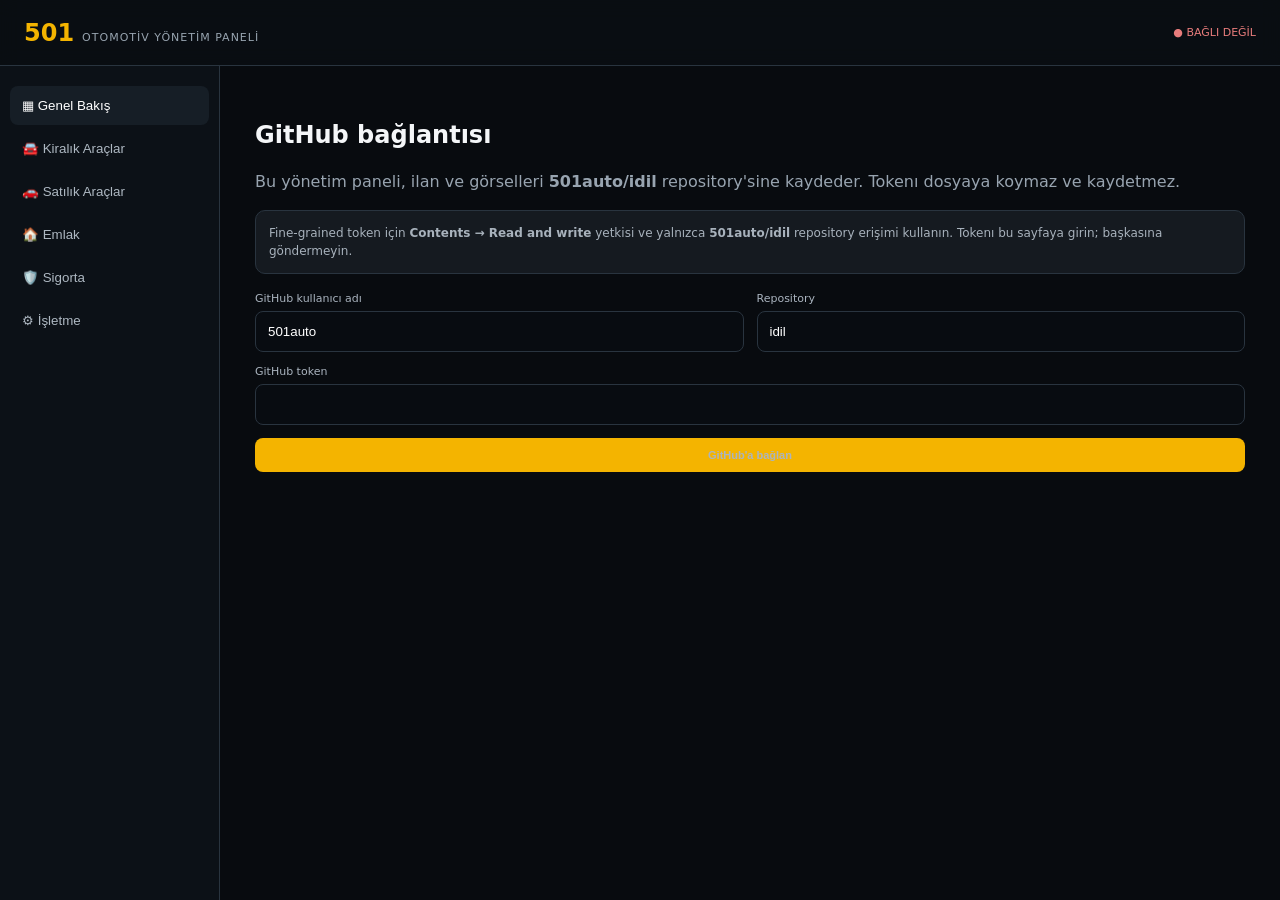
==== commit ef6b2a87: "Add files via upload" ====
--- a/admin.html
+++ b/admin.html
@@ -1,26 +1,7 @@
 <!doctype html><html lang="tr"><head><meta charset="utf-8"><meta name="viewport" content="width=device-width,initial-scale=1"><title>501 Otomotiv Yönetim</title>
-<link rel="preconnect" href="https://fonts.googleapis.com"><link href="https://fonts.googleapis.com/css2?family=Plus+Jakarta+Sans:wght@400;600;700;800&display=swap" rel="stylesheet"><style>
-:root{--bg:#0a0d11;--p:#10151c;--p2:#161c25;--line:#232c37;--txt:#f3f5f8;--muted:#98a3b0;--gold:#f2b705;--red:#e5534b}
-*{box-sizing:border-box}body{margin:0;background:var(--bg);color:var(--txt);font-family:"Plus Jakarta Sans",system-ui,Arial,sans-serif;line-height:1.5}
-button,input,select,textarea{font:inherit}:focus-visible{outline:2px solid var(--gold);outline-offset:2px}
-.top{height:64px;border-bottom:1px solid var(--line);display:flex;align-items:center;justify-content:space-between;padding:0 24px;position:sticky;top:0;background:#0a0d11ee;backdrop-filter:blur(10px);z-index:5}.top b{font-size:24px;color:var(--gold);letter-spacing:-1px}.top span{font-size:12px;color:var(--muted);margin-left:8px;font-weight:600}
-.status{font-size:12px;font-weight:700;color:#ef8a85;background:#2a1414;padding:6px 12px;border-radius:999px}.status.ok{color:#5be394;background:#0f2a1b}
-.layout{display:grid;grid-template-columns:230px 1fr;min-height:calc(100vh - 64px)}
-aside{border-right:1px solid var(--line);padding:18px 12px;background:var(--p)}aside button{width:100%;text-align:left;border:0;background:transparent;color:#aab4be;padding:12px 14px;border-radius:10px;margin:2px 0;cursor:pointer;font-weight:600;font-size:14px}aside button.active{background:var(--p2);color:var(--gold)}aside button:hover{background:var(--p2);color:#fff}
-main{padding:36px;max-width:1100px;width:100%}h1{margin:0 0 6px;font-size:28px;letter-spacing:-.6px}.page{display:none}.page.active{display:block}.intro{color:var(--muted);margin:0 0 20px}
-.stats{display:grid;grid-template-columns:repeat(3,1fr);gap:12px;margin:22px 0}.stat{padding:22px;background:var(--p);border:1px solid var(--line);border-radius:14px}.stat b{display:block;font-size:36px;color:var(--gold);line-height:1}.stat small{color:var(--muted);font-weight:600}
-.bar{display:flex;justify-content:space-between;align-items:center;gap:15px;margin-bottom:20px}
-.add,.save{border:0;background:var(--gold);color:#111;padding:12px 18px;border-radius:10px;font-weight:800;cursor:pointer}.add:hover,.save:hover{background:#ffc82a}.save:disabled{opacity:.6;cursor:wait}
-.list{display:grid;gap:10px}.item{display:flex;justify-content:space-between;align-items:center;gap:15px;padding:16px 18px;background:var(--p);border:1px solid var(--line);border-radius:14px}.item small{display:block;color:var(--muted);margin-top:3px}
-.item button{border:1px solid var(--line);background:var(--p2);color:#fff;padding:9px 13px;border-radius:9px;cursor:pointer;font-weight:600}.item button:hover{border-color:#3a4654}.item .del{color:#ff8a84}
-.form{display:grid;grid-template-columns:1fr 1fr;gap:14px}.field{font-size:12px;color:#aab4bf;font-weight:600}.field.full{grid-column:1/-1}
-.field input,.field textarea,.field select{width:100%;margin-top:6px;padding:12px;border-radius:10px;border:1px solid var(--line);background:var(--bg);color:#fff}.field input:focus,.field textarea:focus,.field select:focus{border-color:var(--gold);outline:0}.field textarea{min-height:110px;resize:vertical}
-.drop{border:1px dashed #435060;border-radius:12px;padding:18px;background:var(--p);margin-top:8px}
-.photo-grid{display:grid;grid-template-columns:repeat(5,1fr);gap:9px;margin-top:12px}.photo-card{position:relative;border:2px solid var(--line);border-radius:10px;background:var(--bg);padding:3px;cursor:pointer}.photo-card img{width:100%;aspect-ratio:1.35;object-fit:cover;border-radius:7px;display:block}.photo-card .check{position:absolute;right:6px;top:6px;background:#111c;border:1px solid #ffffff44;border-radius:6px;padding:2px 6px;font-size:11px}.photo-card.selected{border-color:var(--gold)}.photo-card .remove{position:absolute;left:6px;top:6px;background:#b82f3b;color:#fff;border:0;border-radius:6px;padding:3px 7px;cursor:pointer}
-.photo-toolbar{display:flex;justify-content:space-between;gap:10px;flex-wrap:wrap;margin-top:10px}.photo-count{font-size:12px;color:var(--muted)}.library-title{margin-top:18px;font-size:13px;font-weight:700}.empty-media{grid-column:1/-1;padding:14px;border:1px dashed var(--line);border-radius:10px;color:var(--muted);font-size:12px}
-.note{padding:14px 16px;background:var(--p);border:1px solid var(--line);border-left:3px solid var(--gold);color:#a8b2bc;border-radius:10px;font-size:13px;margin-bottom:18px}
-.modal{position:fixed;inset:0;background:#000b;display:none;place-items:center;padding:18px;z-index:20}.modal.show{display:grid}.box{width:min(780px,100%);max-height:92vh;overflow:auto;background:var(--p);border:1px solid #34404b;border-radius:18px;padding:26px;position:relative}.box h2{margin:0 0 16px}.close{position:absolute;right:14px;top:10px;border:0;background:transparent;color:#fff;font-size:28px;cursor:pointer}
-@media(max-width:750px){.layout{grid-template-columns:1fr}aside{display:flex;overflow:auto;gap:4px;border-right:0;border-bottom:1px solid var(--line);padding:10px}aside button{min-width:max-content}.form,.stats{grid-template-columns:1fr}.field.full{grid-column:auto}main{padding:20px}.item{display:block}.item button{margin:10px 6px 0 0}.photo-grid{grid-template-columns:repeat(3,1fr)}}
+<style>
+:root{--bg:#080b0f;--p:#11171e;--p2:#161e26;--line:#29343f;--txt:#f4f6f8;--muted:#98a4b0;--gold:#f4b400;--red:#e15a5a}
+*{box-sizing:border-box}body{margin:0;background:var(--bg);color:var(--txt);font-family:Inter,system-ui,Arial}.top{height:66px;border-bottom:1px solid var(--line);display:flex;align-items:center;justify-content:space-between;padding:0 24px;position:sticky;top:0;background:#0a0e13ee;backdrop-filter:blur(10px);z-index:5}.top b{font-size:24px;color:var(--gold)}.top span{font-size:11px;color:var(--muted);margin-left:8px;letter-spacing:1px}.status{font-size:11px;color:#e87c7c}.ok{color:#55d68a}.layout{display:grid;grid-template-columns:220px 1fr;min-height:calc(100vh - 66px)}aside{border-right:1px solid var(--line);padding:18px 10px;background:#0c1117}aside button{width:100%;text-align:left;border:0;background:transparent;color:#aeb8c2;padding:12px;border-radius:8px;margin:2px 0;cursor:pointer}aside button.active,aside button:hover{background:var(--p2);color:white}main{padding:35px;max-width:1150px;width:100%}.page{display:none}.page.active{display:block}.intro{color:var(--muted);line-height:1.6}.stats{display:grid;grid-template-columns:repeat(3,1fr);gap:12px;margin:20px 0}.stat{padding:20px;background:var(--p);border:1px solid var(--line);border-radius:12px}.stat b{display:block;font-size:32px;color:var(--gold)}.stat small{color:var(--muted)}.bar{display:flex;justify-content:space-between;align-items:center;gap:15px;margin-bottom:18px}.add,.save{border:0;background:var(--gold);color:#111;padding:11px 15px;border-radius:8px;font-weight:900;cursor:pointer}.list{display:grid;gap:10px}.item{display:flex;justify-content:space-between;align-items:center;gap:15px;padding:16px;background:var(--p);border:1px solid var(--line);border-radius:12px}.item small{display:block;color:var(--muted);margin-top:5px}.item button{border:1px solid var(--line);background:#18202a;color:white;padding:8px 10px;border-radius:7px;cursor:pointer}.item .del{color:#ff8181}.form{display:grid;grid-template-columns:1fr 1fr;gap:13px}.field{font-size:11px;color:#aab4bf}.field.full{grid-column:1/-1}.field input,.field textarea,.field select{width:100%;margin-top:6px;padding:12px;border-radius:8px;border:1px solid var(--line);background:#080c11;color:white}.field textarea{min-height:100px;resize:vertical}.drop{border:1px dashed #44515e;border-radius:10px;padding:20px;background:#0c1117}.preview{width:130px;height:90px;object-fit:cover;border-radius:8px;margin-top:10px}.photo-grid{display:grid;grid-template-columns:repeat(5,1fr);gap:9px;margin-top:12px}.photo-card{position:relative;border:1px solid var(--line);border-radius:9px;background:#080c11;padding:4px;cursor:pointer}.photo-card img{width:100%;aspect-ratio:1.35;object-fit:cover;border-radius:6px;display:block}.photo-card .check{position:absolute;right:6px;top:6px;background:#111c;color:white;border:1px solid #ffffff44;border-radius:6px;padding:3px 5px;font-size:11px}.photo-card.selected{border:2px solid var(--gold)}.photo-card .remove{position:absolute;left:6px;top:6px;background:#b82f3b;color:white;border:0;border-radius:6px;padding:3px 6px;cursor:pointer}.photo-toolbar{display:flex;justify-content:space-between;gap:10px;align-items:center;flex-wrap:wrap;margin-top:10px}.photo-count{font-size:11px;color:var(--muted)}.library-title{margin-top:18px;font-size:13px;color:#dce2e8}.empty-media{padding:16px;border:1px dashed var(--line);border-radius:9px;color:var(--muted);font-size:11px;margin-top:10px}@media(max-width:750px){.photo-grid{grid-template-columns:repeat(3,1fr)}}.note{padding:13px;background:#151a20;border:1px solid var(--line);color:#a8b2bc;border-radius:10px;font-size:12px;line-height:1.5;margin-bottom:18px}.modal{position:fixed;inset:0;background:#000b;display:none;place-items:center;padding:18px;z-index:20}.modal.show{display:grid}.box{width:min(760px,100%);max-height:92vh;overflow:auto;background:#11171e;border:1px solid #34404b;border-radius:16px;padding:25px;position:relative}.close{position:absolute;right:14px;top:10px;border:0;background:transparent;color:white;font-size:26px;cursor:pointer}@media(max-width:750px){.layout{grid-template-columns:1fr}aside{display:flex;overflow:auto;gap:4px;border-right:0;border-bottom:1px solid var(--line)}aside button{min-width:max-content}.form,.stats{grid-template-columns:1fr}.field.full{grid-column:auto}main{padding:22px}.item{display:block}.item button{margin-top:10px}}
 </style></head><body>
 <header class="top"><div><b>501</b><span>OTOMOTİV YÖNETİM PANELİ</span></div><div id="status" class="status">● BAĞLI DEĞİL</div></header>
 <div class="layout"><aside>
